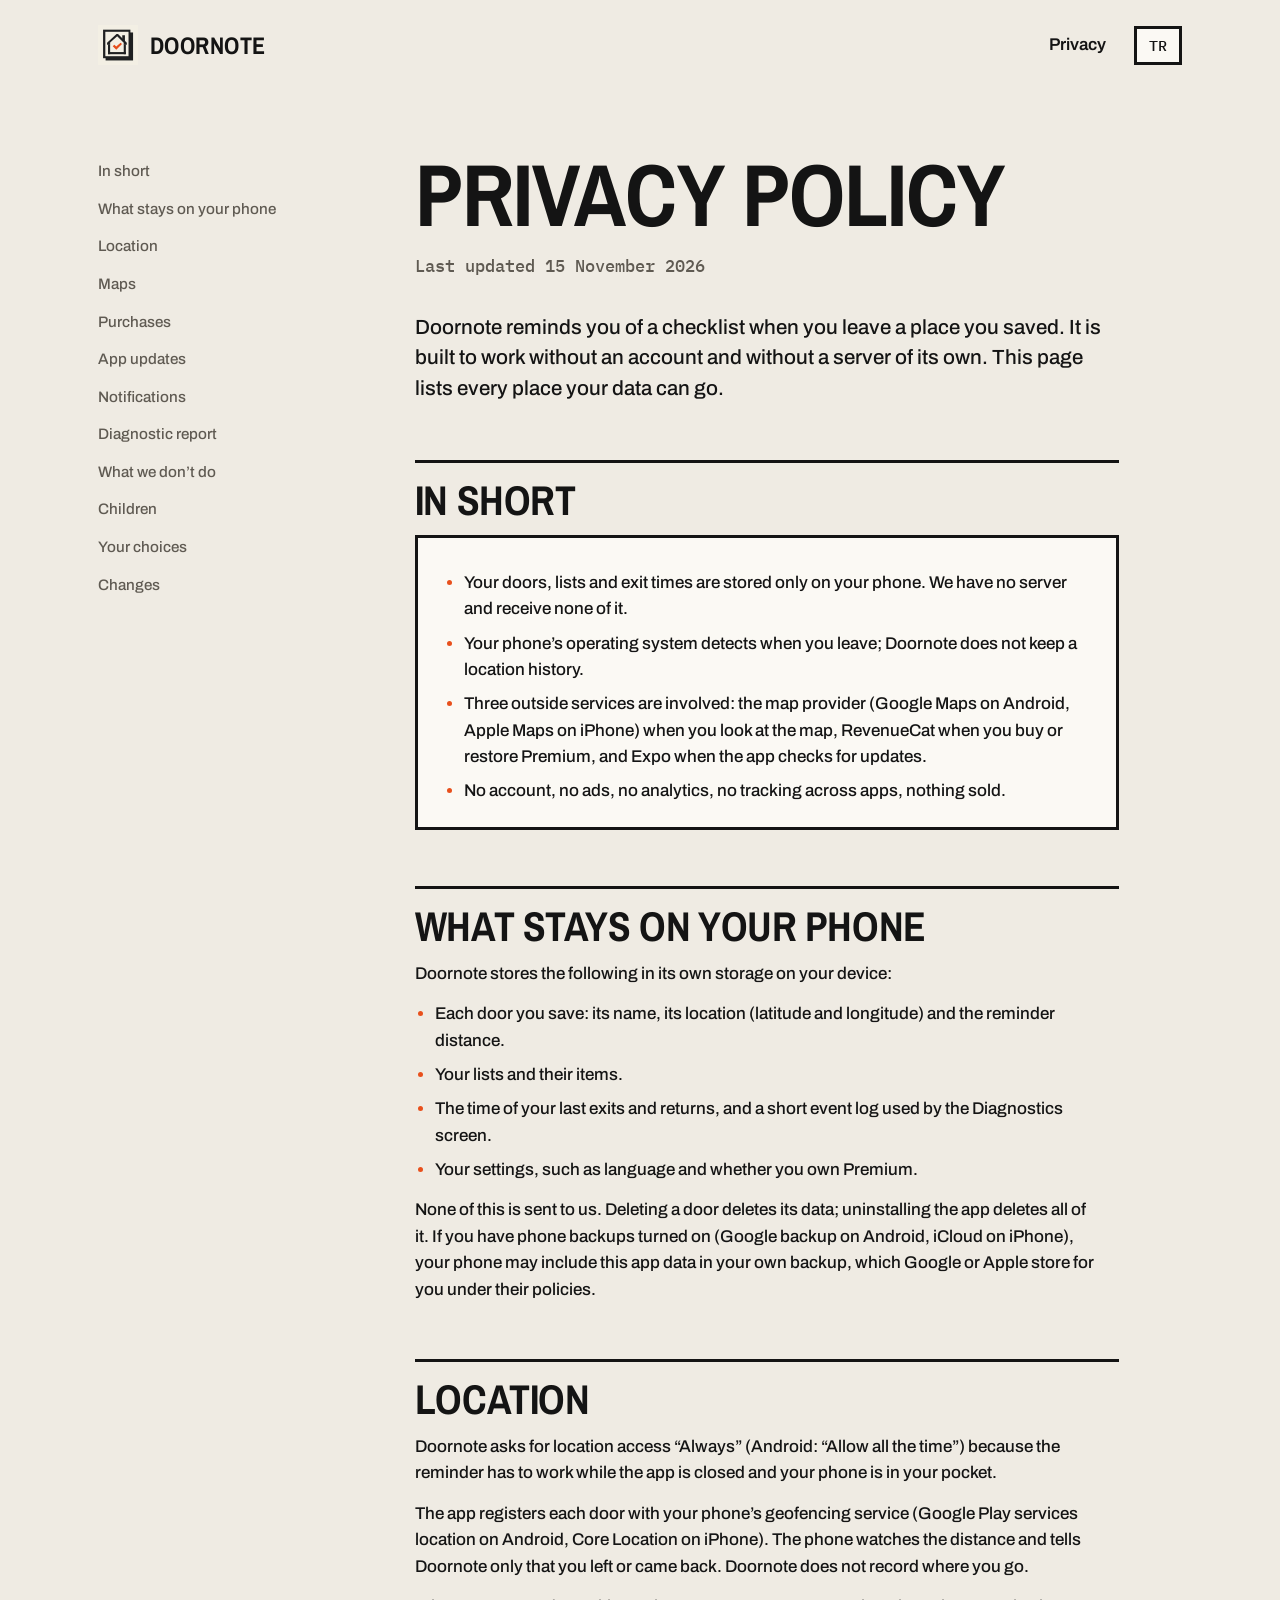
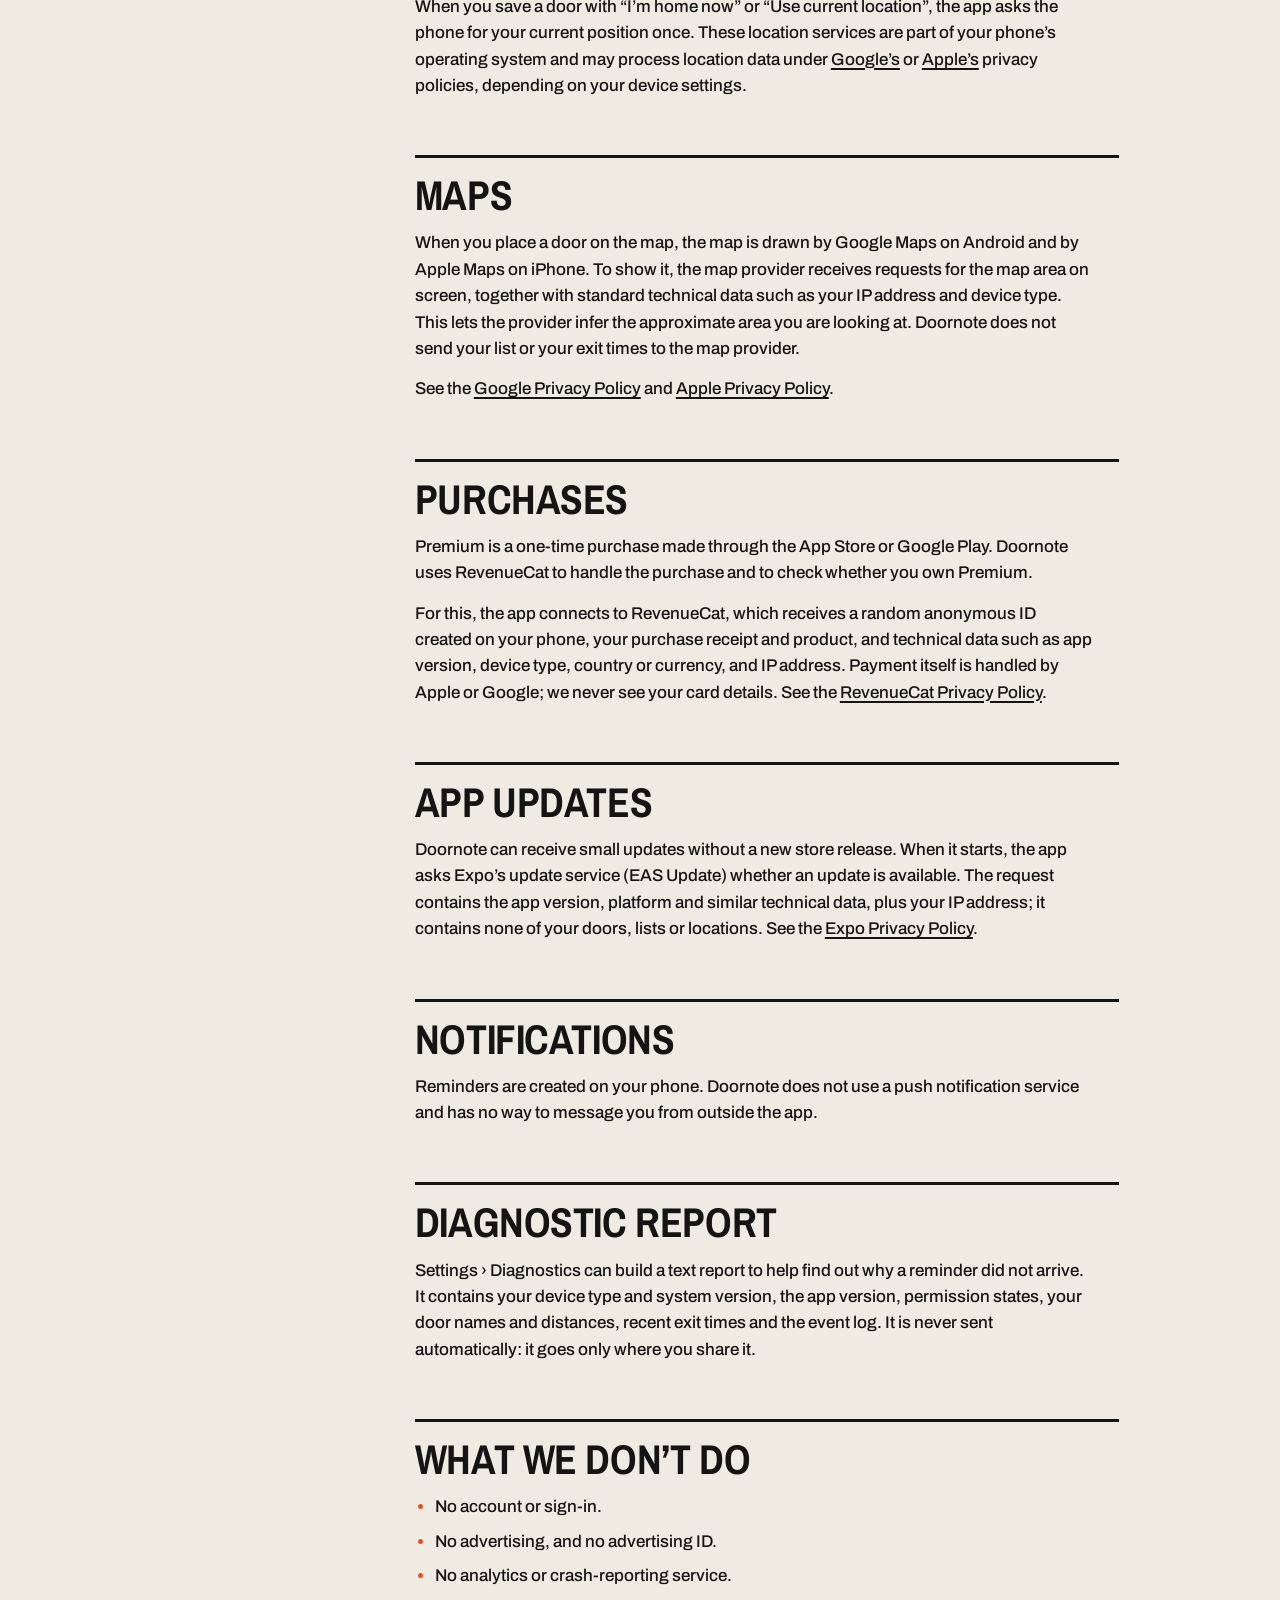
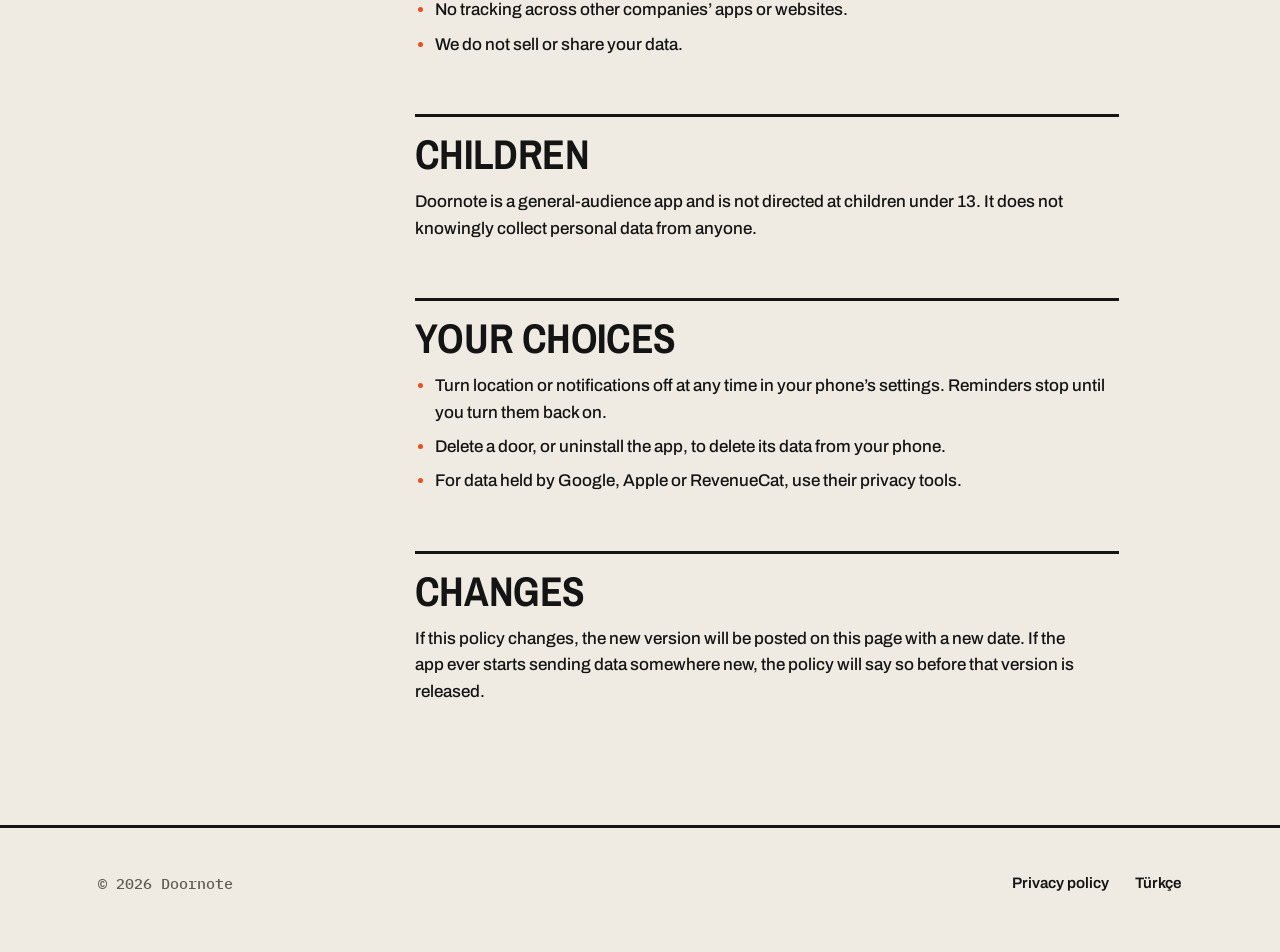
==== privacy/index.html @ 6b77297e "Doornote site: landing page and privacy policy (EN, TR) Built from website/ in the app repo with nod" ====
<!doctype html>
<html lang="en">
<head>
<meta charset="utf-8">
<meta name="viewport" content="width=device-width, initial-scale=1">
<title>Privacy policy · Doornote</title>
<meta name="description" content="What Doornote keeps on your phone, and what the map, purchase and update services it uses can see.">
<meta name="theme-color" content="#efebe3">
<meta property="og:type" content="website">
<meta property="og:title" content="Privacy policy · Doornote">
<meta property="og:description" content="What Doornote keeps on your phone, and what the map, purchase and update services it uses can see.">
<meta property="og:locale" content="en_US">
<link rel="canonical" href="https://alptugildiz.github.io/doornote-site/privacy/">
<link rel="alternate" hreflang="en" href="https://alptugildiz.github.io/doornote-site/privacy/">
<link rel="alternate" hreflang="tr" href="https://alptugildiz.github.io/doornote-site/tr/gizlilik/">
<link rel="alternate" hreflang="x-default" href="https://alptugildiz.github.io/doornote-site/privacy/">
<meta property="og:url" content="https://alptugildiz.github.io/doornote-site/privacy/">
<meta property="og:image" content="https://alptugildiz.github.io/doornote-site/assets/screens/en-home.webp">
<link rel="icon" href="../favicon.png">
<link rel="preload" href="../assets/fonts/ArchivoNarrow_700Bold.ttf" as="font" type="font/ttf" crossorigin>
<link rel="stylesheet" href="../assets/site.css">
</head>
<body>
<a class="skip" href="#main">Skip to content</a>
<header class="top">
<div class="wrap">
<a class="brand" href="../" aria-label="Doornote">
<img src="../assets/logo.svg" alt="" width="40" height="40"><span>Doornote</span>
</a>
<nav aria-label="Main">

<a href="../privacy/">Privacy</a>
<a class="lang" href="../tr/gizlilik/" hreflang="tr" lang="tr" data-lang="tr" aria-label="Türkçe">TR</a>
</nav>
</div>
</header>
<main id="main" class="doc">
<div class="wrap">
<nav class="doc__toc" aria-label="Privacy policy">
<a href="#summary">In short</a>
<a href="#phone">What stays on your phone</a>
<a href="#location">Location</a>
<a href="#maps">Maps</a>
<a href="#purchases">Purchases</a>
<a href="#updates">App updates</a>
<a href="#notifications">Notifications</a>
<a href="#report">Diagnostic report</a>
<a href="#never">What we don’t do</a>
<a href="#children">Children</a>
<a href="#choices">Your choices</a>
<a href="#changes">Changes</a>
</nav>
<article>
<div class="doc__head">
<h1>Privacy policy</h1>
<p class="mono muted">Last updated 15 November 2026</p>
<p class="lede">Doornote reminds you of a checklist when you leave a place you saved. It is built to work without an account and without a server of its own. This page lists every place your data can go.</p>
</div>
<section id="summary" aria-labelledby="summary-h"><h2 id="summary-h">In short</h2><div class="summary"><ul>
<li>Your doors, lists and exit times are stored only on your phone. We have no server and receive none of it.</li>
<li>Your phone’s operating system detects when you leave; Doornote does not keep a location history.</li>
<li>Three outside services are involved: the map provider (Google Maps on Android, Apple Maps on iPhone) when you look at the map, RevenueCat when you buy or restore Premium, and Expo when the app checks for updates.</li>
<li>No account, no ads, no analytics, no tracking across apps, nothing sold.</li>
</ul></div></section>
<section id="phone" aria-labelledby="phone-h"><h2 id="phone-h">What stays on your phone</h2><p>Doornote stores the following in its own storage on your device:</p>
<ul>
<li>Each door you save: its name, its location (latitude and longitude) and the reminder distance.</li>
<li>Your lists and their items.</li>
<li>The time of your last exits and returns, and a short event log used by the Diagnostics screen.</li>
<li>Your settings, such as language and whether you own Premium.</li>
</ul>
<p>None of this is sent to us. Deleting a door deletes its data; uninstalling the app deletes all of it. If you have phone backups turned on (Google backup on Android, iCloud on iPhone), your phone may include this app data in your own backup, which Google or Apple store for you under their policies.</p></section>
<section id="location" aria-labelledby="location-h"><h2 id="location-h">Location</h2><p>Doornote asks for location access “Always” (Android: “Allow all the time”) because the reminder has to work while the app is closed and your phone is in your pocket.</p>
<p>The app registers each door with your phone’s geofencing service (Google Play services location on Android, Core Location on iPhone). The phone watches the distance and tells Doornote only that you left or came back. Doornote does not record where you go.</p>
<p>When you save a door with “I’m home now” or “Use current location”, the app asks the phone for your current position once. These location services are part of your phone’s operating system and may process location data under <a href="https://policies.google.com/privacy" rel="noopener">Google’s</a> or <a href="https://www.apple.com/legal/privacy/" rel="noopener">Apple’s</a> privacy policies, depending on your device settings.</p></section>
<section id="maps" aria-labelledby="maps-h"><h2 id="maps-h">Maps</h2><p>When you place a door on the map, the map is drawn by Google Maps on Android and by Apple Maps on iPhone. To show it, the map provider receives requests for the map area on screen, together with standard technical data such as your IP address and device type. This lets the provider infer the approximate area you are looking at. Doornote does not send your list or your exit times to the map provider.</p>
<p>See the <a href="https://policies.google.com/privacy" rel="noopener">Google Privacy Policy</a> and <a href="https://www.apple.com/legal/privacy/" rel="noopener">Apple Privacy Policy</a>.</p></section>
<section id="purchases" aria-labelledby="purchases-h"><h2 id="purchases-h">Purchases</h2><p>Premium is a one-time purchase made through the App Store or Google Play. Doornote uses RevenueCat to handle the purchase and to check whether you own Premium.</p>
<p>For this, the app connects to RevenueCat, which receives a random anonymous ID created on your phone, your purchase receipt and product, and technical data such as app version, device type, country or currency, and IP address. Payment itself is handled by Apple or Google; we never see your card details. See the <a href="https://www.revenuecat.com/privacy" rel="noopener">RevenueCat Privacy Policy</a>.</p></section>
<section id="updates" aria-labelledby="updates-h"><h2 id="updates-h">App updates</h2><p>Doornote can receive small updates without a new store release. When it starts, the app asks Expo’s update service (EAS Update) whether an update is available. The request contains the app version, platform and similar technical data, plus your IP address; it contains none of your doors, lists or locations. See the <a href="https://expo.dev/privacy" rel="noopener">Expo Privacy Policy</a>.</p></section>
<section id="notifications" aria-labelledby="notifications-h"><h2 id="notifications-h">Notifications</h2><p>Reminders are created on your phone. Doornote does not use a push notification service and has no way to message you from outside the app.</p></section>
<section id="report" aria-labelledby="report-h"><h2 id="report-h">Diagnostic report</h2><p>Settings › Diagnostics can build a text report to help find out why a reminder did not arrive. It contains your device type and system version, the app version, permission states, your door names and distances, recent exit times and the event log. It is never sent automatically: it goes only where you share it.</p></section>
<section id="never" aria-labelledby="never-h"><h2 id="never-h">What we don’t do</h2><ul>
<li>No account or sign-in.</li>
<li>No advertising, and no advertising ID.</li>
<li>No analytics or crash-reporting service.</li>
<li>No tracking across other companies’ apps or websites.</li>
<li>We do not sell or share your data.</li>
</ul></section>
<section id="children" aria-labelledby="children-h"><h2 id="children-h">Children</h2><p>Doornote is a general-audience app and is not directed at children under 13. It does not knowingly collect personal data from anyone.</p></section>
<section id="choices" aria-labelledby="choices-h"><h2 id="choices-h">Your choices</h2><ul>
<li>Turn location or notifications off at any time in your phone’s settings. Reminders stop until you turn them back on.</li>
<li>Delete a door, or uninstall the app, to delete its data from your phone.</li>
<li>For data held by Google, Apple or RevenueCat, use their privacy tools.</li>
</ul></section>
<section id="changes" aria-labelledby="changes-h"><h2 id="changes-h">Changes</h2><p>If this policy changes, the new version will be posted on this page with a new date. If the app ever starts sending data somewhere new, the policy will say so before that version is released.</p></section>
</article>
</div>
</main>
<footer class="foot">
<div class="wrap">
<span class="mono muted">© 2026 Doornote</span>
<nav aria-label="Footer">
<a href="../privacy/">Privacy policy</a>

<a href="../tr/" lang="tr" data-lang="tr">Türkçe</a>
</nav>
</div>
</footer>
<script src="../assets/site.js" defer></script>
</body>
</html>
---- assets/site.css ----
/* Doornote site. Same world as the app: warm paper, ink frames, a hard ink block only under
   things you can press, orange = do / done, navy = state. */

@font-face { font-family: 'Archivo Narrow'; src: url('fonts/ArchivoNarrow_700Bold.ttf') format('truetype'); font-weight: 700; font-display: swap; }
@font-face { font-family: 'Archivo'; src: url('fonts/Archivo_500Medium.ttf') format('truetype'); font-weight: 500; font-display: swap; }
@font-face { font-family: 'Archivo'; src: url('fonts/Archivo_600SemiBold.ttf') format('truetype'); font-weight: 600; font-display: swap; }
@font-face { font-family: 'Plex Mono'; src: url('fonts/IBMPlexMono_500Medium.ttf') format('truetype'); font-weight: 500; font-display: swap; }

:root {
  --ground: #efebe3;
  --card: #fbf9f4;
  --ink: #141414;
  --ink-muted: #5f5a52;
  --rule: #d3cdc1;
  --accent: #e8501c;
  --navy: #1b2a45;
  --on-navy: #fbf9f4;
  --on-navy-muted: #b9c1d0;
  --frame: 3px;
  --block: 6px;
  --gutter: clamp(16px, 4vw, 48px);
  --max: 1180px;
  --display: 'Archivo Narrow', 'Arial Narrow', sans-serif;
  --body: 'Archivo', system-ui, sans-serif;
  --mono: 'Plex Mono', ui-monospace, monospace;
  --ease: cubic-bezier(0.16, 1, 0.3, 1);
  color-scheme: light;
}

*, *::before, *::after { box-sizing: border-box; }
html { -webkit-text-size-adjust: 100%; scroll-padding-top: 24px; }
body {
  margin: 0;
  background: var(--ground);
  color: var(--ink);
  font: 500 1.0625rem/1.55 var(--body);
  font-feature-settings: 'kern';
  -webkit-font-smoothing: antialiased;
  overflow-x: clip;
}
img { display: block; max-width: 100%; height: auto; }
a { color: inherit; text-underline-offset: 0.18em; text-decoration-thickness: 2px; }
::selection { background: var(--accent); color: var(--ink); }
:focus-visible { outline: 3px solid var(--accent); outline-offset: 3px; }
html { scrollbar-color: var(--ink) var(--ground); }

.wrap { width: 100%; max-width: var(--max); margin: 0 auto; padding: 0 var(--gutter); }
.skip { position: absolute; left: -9999px; }
.skip:focus { left: 16px; top: 16px; z-index: 10; background: var(--card); border: var(--frame) solid var(--ink); padding: 8px 12px; }

/* Type ----------------------------------------------------------------------------------- */
.display, h1, h2 {
  font-family: var(--display);
  font-weight: 700;
  text-transform: uppercase;
  letter-spacing: -0.01em;
  line-height: 0.92;
  margin: 0;
  text-wrap: balance;
}
h1 { font-size: clamp(3.4rem, 9.5vw, 7.25rem); }
h2 { font-size: clamp(2.5rem, 6vw, 4.75rem); }
h3 { font: 600 1.25rem/1.3 var(--body); margin: 0; }
p { margin: 0; }
.lede { font-size: clamp(1.125rem, 1.6vw, 1.3rem); line-height: 1.5; max-width: 34em; }
.mono { font-family: var(--mono); }
.label {
  font: 600 0.78rem/1.2 var(--body);
  letter-spacing: 0.14em;
  text-transform: uppercase;
}
.muted { color: var(--ink-muted); }

/* Header --------------------------------------------------------------------------------- */
.top { padding: 22px 0; }
.top .wrap { display: flex; align-items: center; justify-content: space-between; gap: 16px; }
.brand { display: flex; align-items: center; gap: 12px; text-decoration: none; }
.brand img { width: 40px; height: 40px; }
.brand span { font: 700 1.5rem/1 var(--display); letter-spacing: 0.02em; text-transform: uppercase; }
.top nav { display: flex; align-items: center; gap: clamp(12px, 3vw, 28px); font-weight: 600; }
.top nav a { text-decoration: none; padding: 10px 0; }
.top nav a:hover { text-decoration: underline; }
.lang {
  font: 500 0.95rem/1 var(--mono);
  border: var(--frame) solid var(--ink);
  background: var(--card);
  padding: 9px 12px !important;
  text-decoration: none !important;
}
.lang:hover { background: var(--ink); color: var(--card); }

/* Pressables: the ink block underneath says "press me" ------------------------------------ */
.press {
  position: relative;
  display: inline-flex;
  align-items: center;
  gap: 14px;
  min-height: 64px;
  padding: 10px 22px 10px 18px;
  border: var(--frame) solid var(--ink);
  background: var(--card);
  color: var(--ink);
  text-decoration: none;
  box-shadow: var(--block) var(--block) 0 var(--ink);
  transition: transform 0.12s var(--ease), box-shadow 0.12s var(--ease), background-color 0.2s;
}
.press:hover { background: #fff; }
.press:active { transform: translate(var(--block), var(--block)); box-shadow: 0 0 0 var(--ink); }
.press--accent { background: var(--accent); }
.press--accent:hover { background: #f05d2a; }
.press svg { width: 26px; height: 26px; flex: none; }
.press small { display: block; font: 500 0.78rem/1.2 var(--body); }
.press strong { display: block; font: 700 1.45rem/1.05 var(--display); text-transform: uppercase; letter-spacing: 0.02em; }

.stores { display: flex; flex-wrap: wrap; gap: 18px 20px; }

/* Phone ---------------------------------------------------------------------------------- */
.phone {
  position: relative;
  width: min(100%, 340px);
  aspect-ratio: 9 / 19.6;
  border: var(--frame) solid var(--ink);
  border-radius: 38px;
  background: var(--ink);
  padding: 9px;
  box-shadow: 10px 10px 0 var(--ink);
}
.phone__screen {
  position: relative;
  height: 100%;
  border-radius: 29px;
  overflow: hidden;
  background: var(--ground);
}
.phone__screen img {
  position: absolute;
  inset: 0;
  width: 100%;
  height: 100%;
  object-fit: cover;
  object-position: top;
}

/* Hero ----------------------------------------------------------------------------------- */
.hero { padding: clamp(28px, 6vw, 72px) 0 clamp(56px, 8vw, 104px); }
.hero .wrap { display: grid; grid-template-columns: minmax(0, 1.25fr) minmax(0, 0.75fr); gap: clamp(32px, 6vw, 88px); align-items: center; }
.hero__copy { display: grid; gap: 30px; }
.hero__note { font: 500 0.95rem/1.4 var(--mono); color: var(--ink-muted); }
.hero__phone { width: 100%; display: flex; justify-content: center; }
.hero h1 em { font-style: normal; color: var(--accent); }

/* Walk (scroll story) -------------------------------------------------------------------- */
.walk { position: relative; height: 380vh; border-top: var(--frame) solid var(--ink); }
.walk__stage {
  position: sticky;
  top: 0;
  height: 100vh;
  height: 100svh;
  display: grid;
  align-items: center;
  overflow: hidden;
}
.walk__grid {
  display: grid;
  grid-template-columns: minmax(0, 1fr) auto;
  gap: clamp(28px, 6vw, 96px);
  align-items: center;
}
.walk__copy { display: grid; gap: 28px; align-content: center; }
.meter { display: grid; gap: 14px; max-width: 520px; }
.meter__read { font: 500 clamp(4rem, 11vw, 8.5rem)/0.9 var(--mono); letter-spacing: -0.04em; font-variant-numeric: tabular-nums; color: var(--navy); }
.meter__read span { font-size: 0.4em; letter-spacing: 0; margin-left: 0.1em; }
.rail { position: relative; height: 14px; border: var(--frame) solid var(--ink); background: var(--card); }
.rail__fill { position: absolute; inset: 0 auto 0 0; width: 0%; background: var(--navy); }
.rail__door { position: absolute; right: -3px; top: -14px; bottom: -14px; width: 3px; background: var(--accent); }
.rail__ticks { display: flex; justify-content: space-between; font: 500 0.85rem/1 var(--mono); color: var(--ink-muted); }
.steps { position: relative; min-height: 7.5em; max-width: 30em; list-style: none; margin: 0; padding: 0; }
.step {
  position: absolute;
  inset: 0 auto auto 0;
  opacity: 0;
  transform: translateY(14px);
  transition: opacity 0.45s var(--ease), transform 0.45s var(--ease);
}
.step h3 { font: 700 clamp(1.6rem, 2.6vw, 2.1rem)/1.05 var(--display); text-transform: uppercase; margin-bottom: 8px; }
.step p { font-size: 1.1rem; }
.walk[data-step='0'] .step[data-n='0'],
.walk[data-step='1'] .step[data-n='1'],
.walk[data-step='2'] .step[data-n='2'],
.walk[data-step='3'] .step[data-n='3'] { opacity: 1; transform: none; }

.walk .phone { width: min(78vw, 330px); }
.walk .phone__screen img { opacity: 0; transition: opacity 0.4s var(--ease); }
.walk[data-step='0'] [data-screen='home'],
.walk[data-step='1'] [data-screen='home'],
.walk[data-step='2'] [data-screen='check'],
.walk[data-step='3'] [data-screen='done'] { opacity: 1; }

.notif {
  position: absolute;
  left: 10px;
  right: 10px;
  top: 34px;
  z-index: 2;
  display: grid;
  grid-template-columns: 34px 1fr;
  gap: 4px 10px;
  padding: 12px 14px 14px;
  background: #e9e7ee;
  border-radius: 22px;
  font-family: Roboto, system-ui, sans-serif;
  color: #1b1b1f;
  box-shadow: 0 10px 30px rgb(20 20 20 / 0.28);
  transform: translateY(-140%);
  opacity: 0;
  transition: transform 0.6s var(--ease), opacity 0.3s;
}
.walk[data-step='1'] .notif { transform: none; opacity: 1; }
.notif__icon { grid-row: span 3; width: 34px; height: 34px; border-radius: 50%; background: var(--accent); display: grid; place-items: center; }
.notif__icon svg { width: 20px; height: 20px; }
.notif__app { font-size: 0.75rem; color: #5b5a63; }
.notif__title { font-size: 0.98rem; font-weight: 600; line-height: 1.2; }
.notif__body { font-size: 0.86rem; line-height: 1.3; color: #46454d; }

/* Setup ---------------------------------------------------------------------------------- */
.section { padding: clamp(72px, 10vw, 136px) 0; border-top: var(--frame) solid var(--ink); }
.setup .wrap { display: grid; grid-template-columns: minmax(0, 0.9fr) minmax(0, 1.1fr); gap: clamp(32px, 6vw, 88px); align-items: start; }
.setup__intro { display: grid; gap: 22px; position: sticky; top: 40px; }
.card { border: var(--frame) solid var(--ink); background: var(--card); }
.card__band { padding: 14px 22px; border-bottom: var(--frame) solid var(--ink); display: flex; justify-content: space-between; gap: 12px; }
.card__line { display: grid; grid-template-columns: 3.2em 1fr; gap: 6px; padding: 22px 22px 24px; border-bottom: 1px solid var(--rule); }
.card__line:last-child { border-bottom: 0; }
.card__line .mono { color: var(--ink-muted); padding-top: 3px; }
.card__line h3 { margin-bottom: 4px; }
.card__line p { color: var(--ink-muted); }

/* Promise (navy drench) ------------------------------------------------------------------ */
.promise { background: var(--navy); color: var(--on-navy); border-top: var(--frame) solid var(--ink); padding: clamp(80px, 11vw, 150px) 0; }
.promise .wrap { display: grid; gap: clamp(40px, 6vw, 72px); }
.promise h2 { max-width: 11em; }
.promise__list { display: grid; grid-template-columns: repeat(3, minmax(0, 1fr)); border-top: 2px solid var(--on-navy); }
.promise__item { padding: 26px 28px 8px 0; display: grid; gap: 10px; align-content: start; }
.promise__item + .promise__item { padding-left: 28px; border-left: 2px solid rgb(251 249 244 / 0.25); }
.promise__item h3 { font: 700 1.6rem/1.05 var(--display); text-transform: uppercase; letter-spacing: 0.01em; }
.promise__item p { color: var(--on-navy-muted); }
.promise a.more { justify-self: start; font-weight: 600; color: var(--on-navy); }
.promise a.more:hover { color: #fff; }

/* Plans ---------------------------------------------------------------------------------- */
.plans .wrap { display: grid; gap: 44px; }
.plans__grid { display: grid; grid-template-columns: repeat(2, minmax(0, 1fr)); gap: 28px; align-items: stretch; }
.plan { display: grid; grid-template-rows: auto 1fr; }
.plan__head { padding: 22px 24px; border-bottom: var(--frame) solid var(--ink); display: grid; gap: 6px; }
.plan__name { font: 700 2.4rem/0.95 var(--display); text-transform: uppercase; }
.plan--premium .plan__head { background: var(--ink); color: var(--card); }
.plan--premium .plan__head .muted { color: #c9c3b8; }
.plan ul { list-style: none; margin: 0; padding: 6px 24px 14px; }
.plan li { display: grid; grid-template-columns: 26px 1fr; gap: 10px; padding: 14px 0; border-bottom: 1px solid var(--rule); }
.plan li:last-child { border-bottom: 0; }
.plan li svg { width: 22px; height: 22px; margin-top: 2px; }

/* FAQ ------------------------------------------------------------------------------------ */
.faq .wrap { display: grid; grid-template-columns: minmax(0, 0.8fr) minmax(0, 1.2fr); gap: clamp(32px, 6vw, 88px); align-items: start; }
.faq details { border-bottom: 1px solid var(--rule); }
.faq details:first-child { border-top: var(--frame) solid var(--ink); }
.faq summary {
  list-style: none;
  cursor: pointer;
  display: flex;
  justify-content: space-between;
  gap: 18px;
  padding: 22px 0;
  font: 600 1.2rem/1.3 var(--body);
}
.faq summary::-webkit-details-marker { display: none; }
.faq summary::after { content: '+'; font: 500 1.5rem/1 var(--mono); color: var(--accent); transition: transform 0.25s var(--ease); }
.faq details[open] summary::after { transform: rotate(45deg); }
.faq details p { padding: 0 0 24px; max-width: 38em; color: var(--ink-muted); }

/* Download band -------------------------------------------------------------------------- */
.get { background: var(--accent); border-top: var(--frame) solid var(--ink); padding: clamp(64px, 9vw, 120px) 0; }
.get .wrap { display: grid; grid-template-columns: minmax(0, 1fr) auto; gap: 40px; align-items: end; }
.get .press { background: var(--card); }

/* Footer --------------------------------------------------------------------------------- */
.foot { border-top: var(--frame) solid var(--ink); padding: 36px 0 48px; font-size: 0.95rem; }
.foot .wrap { display: flex; flex-wrap: wrap; justify-content: space-between; gap: 18px 32px; align-items: center; }
.foot nav { display: flex; flex-wrap: wrap; gap: 8px 26px; }
.foot a { font-weight: 600; text-decoration: none; padding: 8px 0; }
.foot a:hover { text-decoration: underline; }

/* Policy (Read mode) --------------------------------------------------------------------- */
.doc { padding: clamp(28px, 6vw, 64px) 0 clamp(72px, 10vw, 120px); }
.doc .wrap { display: grid; grid-template-columns: minmax(0, 15rem) minmax(0, 44rem); gap: clamp(28px, 6vw, 80px); align-items: start; }
.doc h1 { font-size: clamp(3rem, 8vw, 5.5rem); }
.doc__head { display: grid; gap: 18px; margin-bottom: 40px; }
.doc__toc { position: sticky; top: 32px; display: grid; gap: 2px; font-size: 0.95rem; }
.doc__toc a { text-decoration: none; padding: 6px 0; color: var(--ink-muted); }
.doc__toc a:hover { color: var(--ink); text-decoration: underline; }
.doc article { min-width: 0; }
.doc article h2 { font-size: clamp(1.9rem, 3.4vw, 2.6rem); margin: 56px 0 16px; padding-top: 18px; border-top: var(--frame) solid var(--ink); }
.doc article p, .doc article li { max-width: 68ch; }
.doc article p + p, .doc article ul + p { margin-top: 14px; }
.doc article ul { padding-left: 1.2em; margin: 14px 0 0; }
.doc article li + li { margin-top: 8px; }
.doc article li::marker { color: var(--accent); }
.doc .summary { background: var(--card); border: var(--frame) solid var(--ink); padding: 22px 26px; }
.doc .summary ul { margin-top: 10px; }
.doc dl { display: grid; grid-template-columns: max-content 1fr; gap: 10px 22px; margin: 16px 0 0; }
.doc dt { font-weight: 600; }
.doc dd { margin: 0; color: var(--ink-muted); }

/* Responsive ----------------------------------------------------------------------------- */
@media (max-width: 900px) {
  .hero .wrap, .setup .wrap, .faq .wrap, .doc .wrap { grid-template-columns: 1fr; }
  .hero__phone { justify-content: flex-start; }
  .setup__intro { position: static; }
  .promise__list { grid-template-columns: 1fr; border-top: 0; }
  .promise__item, .promise__item + .promise__item { padding: 22px 0; border-left: 0; border-top: 2px solid rgb(251 249 244 / 0.25); }
  .promise__item:first-child { border-top-color: var(--on-navy); }
  .plans__grid { grid-template-columns: 1fr; }
  .get .wrap { grid-template-columns: 1fr; align-items: start; }
  .doc__toc { display: none; }
}
@media (max-width: 760px) {
  .walk { height: 360vh; }
  .walk__grid { grid-template-columns: 1fr; gap: 16px; justify-items: center; }
  .walk__copy { order: 2; width: 100%; gap: 14px; }
  .walk .phone { width: auto; height: min(56svh, 500px); border-radius: 30px; padding: 7px; box-shadow: 7px 7px 0 var(--ink); }
  .walk .phone__screen { border-radius: 23px; }
  .walk h2 { display: none; }
  .meter { grid-template-columns: auto 1fr; align-items: center; gap: 8px 16px; max-width: none; }
  .meter__read { font-size: 3rem; grid-row: span 2; }
  .steps { min-height: 6.4em; }
  .step h3 { font-size: 1.35rem; margin-bottom: 4px; }
  .step p { font-size: 1rem; }
  .notif { left: 6px; right: 6px; top: 24px; padding: 9px 10px 10px; grid-template-columns: 26px 1fr; border-radius: 16px; }
  .notif__icon { width: 26px; height: 26px; }
  .notif__icon svg { width: 15px; height: 15px; }
  .notif__title { font-size: 0.82rem; }
  .notif__body { font-size: 0.72rem; display: -webkit-box; -webkit-line-clamp: 2; -webkit-box-orient: vertical; overflow: hidden; }
  .notif__app { font-size: 0.66rem; }
}
@media (max-width: 520px) {
  .top nav .hide-sm { display: none; }
  .press { width: 100%; }
  .hero .phone { width: 78vw; }
  .doc dl { grid-template-columns: 1fr; gap: 2px; }
  .doc dd { margin-bottom: 10px; }
}

/* No scroll story without motion: show the whole walk as a still sequence. */
@media (prefers-reduced-motion: reduce) {
  *, *::before, *::after { transition: none !important; }
  .walk { height: auto; }
  .walk__stage { position: static; height: auto; padding: 72px 0; }
}
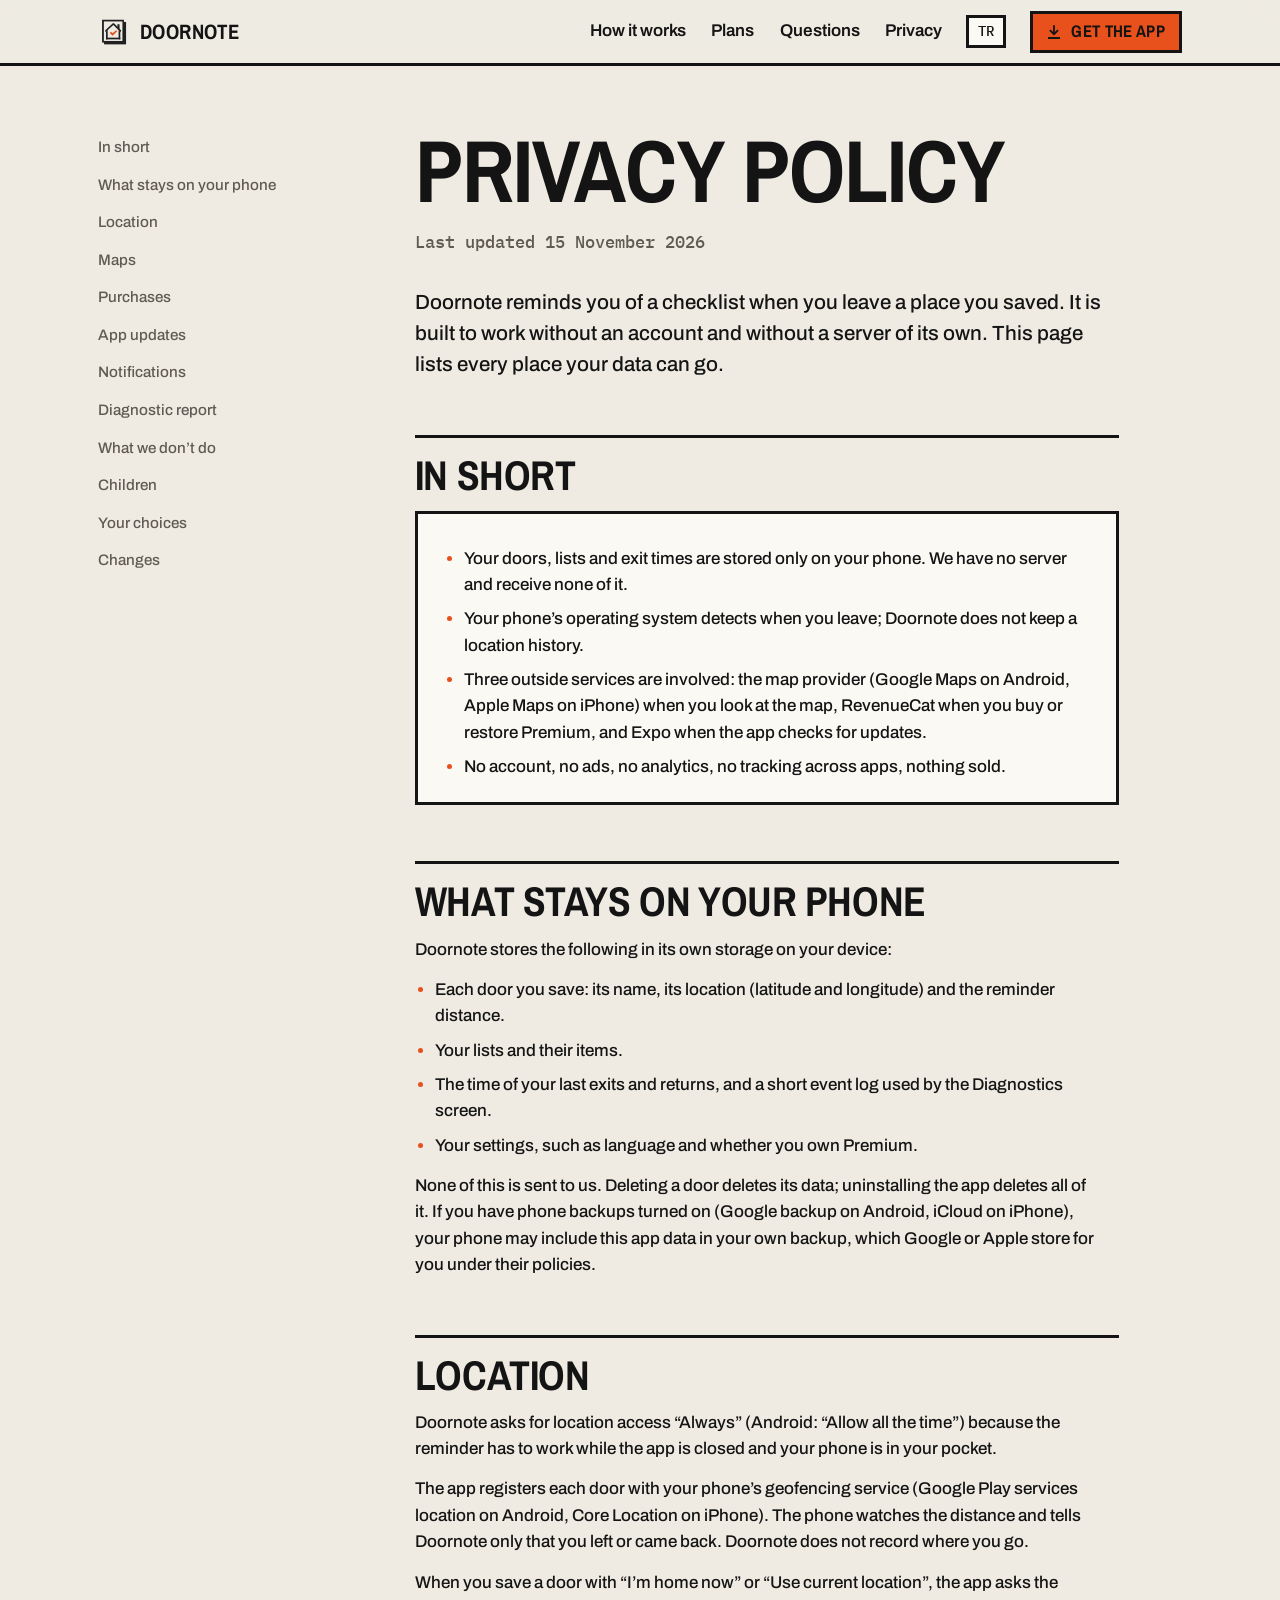
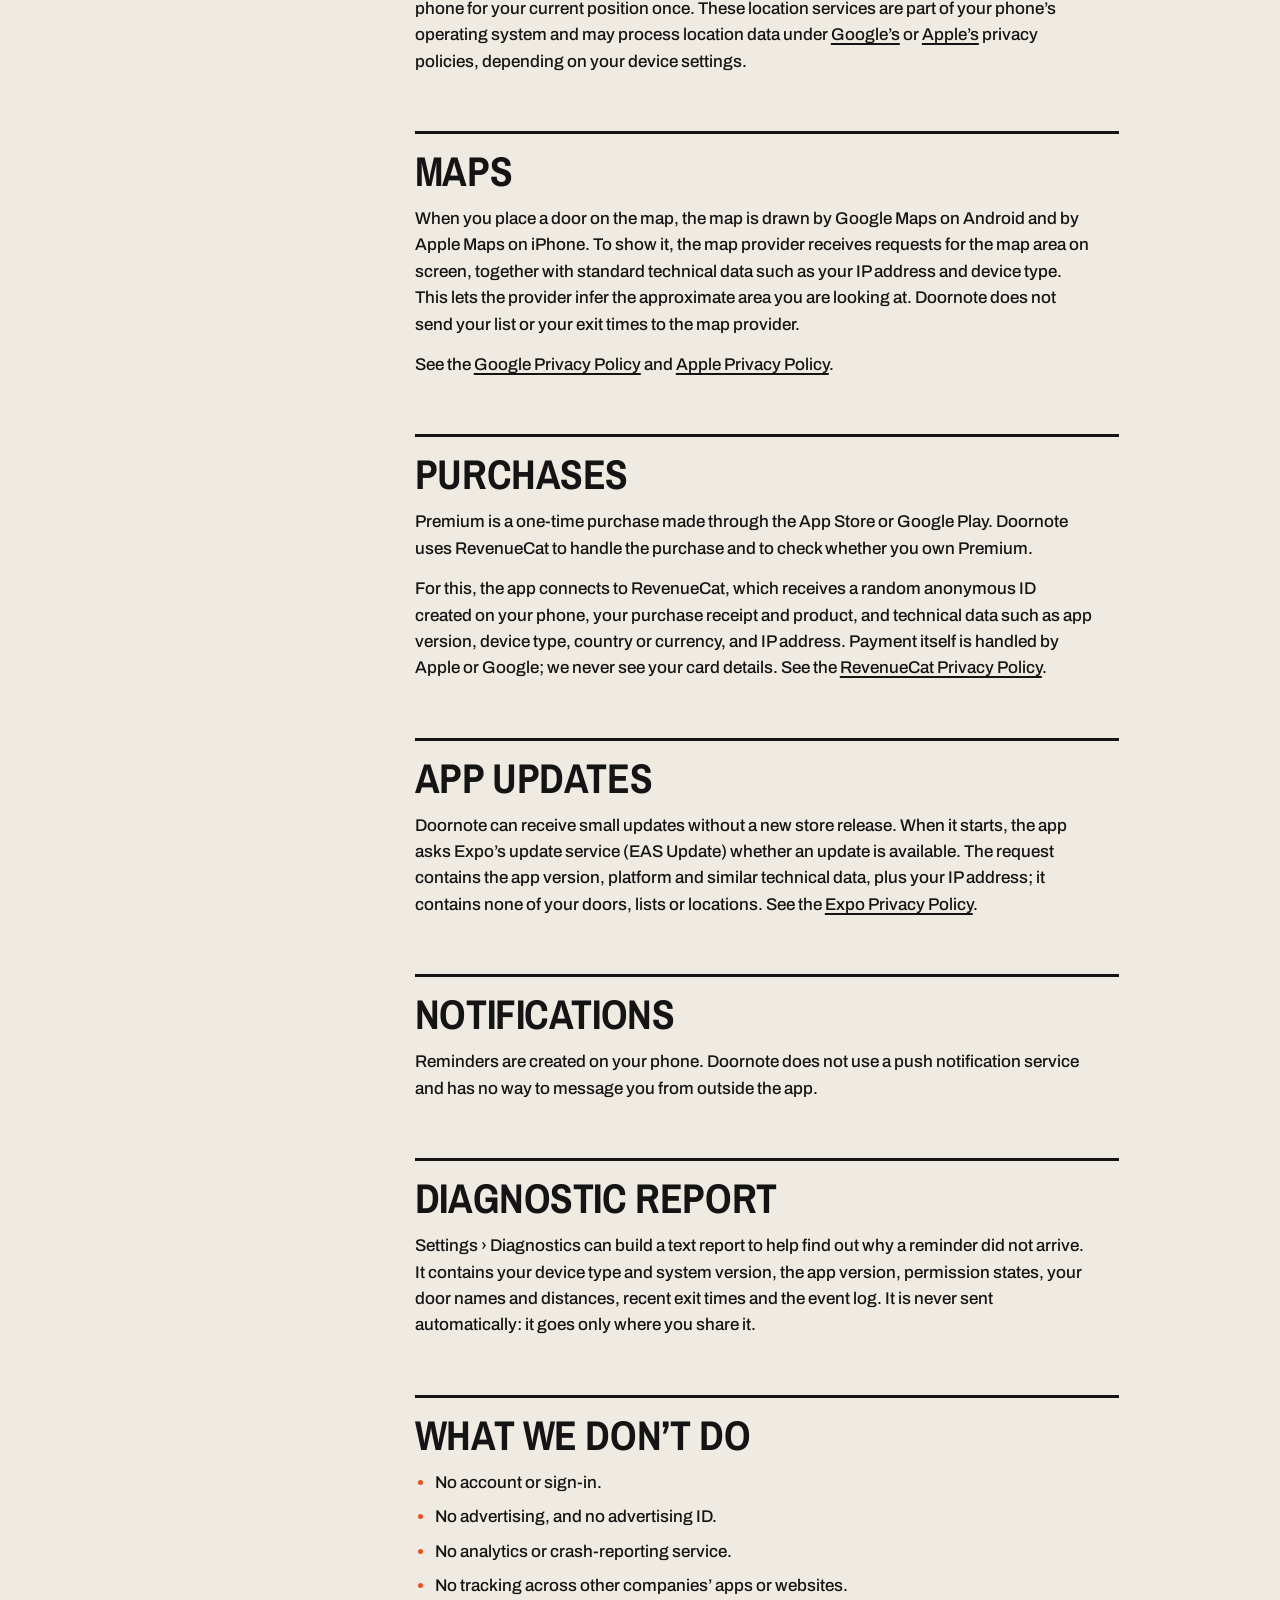
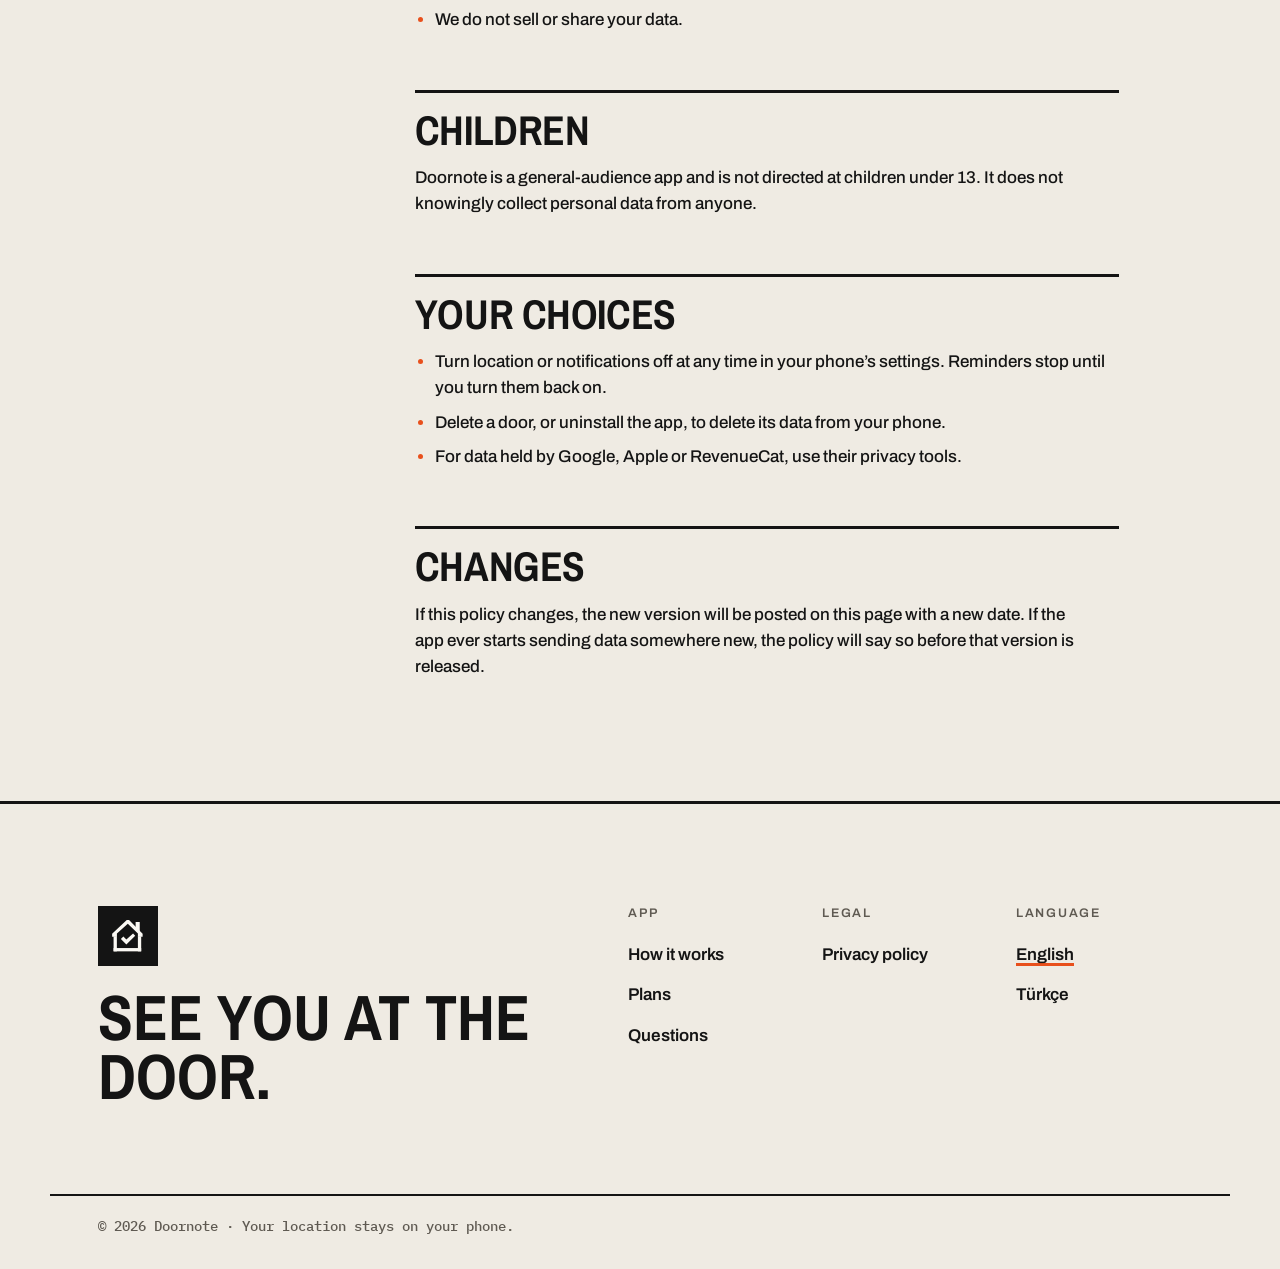
==== commit 465594b0: "Livelier site: hero walk, page route, new sections, sticky bar, footer Hero with the geofence walk a" ====
--- a/privacy/index.html
+++ b/privacy/index.html
@@ -22,18 +22,27 @@
 </head>
 <body>
 <a class="skip" href="#main">Skip to content</a>
-<header class="top">
+<header class="bar" data-bar>
 <div class="wrap">
-<a class="brand" href="../" aria-label="Doornote">
-<img src="../assets/logo.svg" alt="" width="40" height="40"><span>Doornote</span>
-</a>
-<nav aria-label="Main">
+<a class="brand" href="../" aria-label="Doornote"><img src="../assets/logo.svg" alt="" width="32" height="32"><span>Doornote</span></a>
 
-<a href="../privacy/">Privacy</a>
+<nav class="bar__nav" aria-label="Main"><a class="bar__link" href="../#how" data-nav="how">How it works</a><a class="bar__link" href="../#plans" data-nav="plans">Plans</a><a class="bar__link" href="../#faq" data-nav="faq">Questions</a><a class="bar__link" href="../privacy/" data-nav="privacy" aria-current="page">Privacy</a></nav>
 <a class="lang" href="../tr/gizlilik/" hreflang="tr" lang="tr" data-lang="tr" aria-label="Türkçe">TR</a>
-</nav>
+<a class="press press--accent press--sm" href="../#get"><svg viewBox="0 0 24 24" fill="none" stroke="currentColor" stroke-width="2.4" aria-hidden="true"><path d="M12 3v12M6.5 9.5 12 15l5.5-5.5M4 20h16"/></svg><strong class="bar__get-long">Get the app</strong><strong class="bar__get-short">Get</strong></a>
+<button class="menu-btn" type="button" data-menu-open aria-controls="menu" aria-expanded="false" aria-label="Menu"><span></span></button>
 </div>
 </header>
+<div class="menu" id="menu" role="dialog" aria-modal="true" aria-label="Menu" inert>
+<div class="menu__head"><a class="brand" href="../" aria-label="Doornote"><img src="../assets/logo.svg" alt="" width="40" height="40"><span>Doornote</span></a><button class="menu-btn menu-btn--x" type="button" data-menu-close aria-label="Close"><span></span></button></div>
+<nav class="menu__links" aria-label="Main">
+<a href="../#how" style="--i:0"><span>01</span>How it works</a><a href="../#plans" style="--i:1"><span>02</span>Plans</a><a href="../#faq" style="--i:2"><span>03</span>Questions</a><a href="../privacy/" style="--i:3"><span>04</span>Privacy</a>
+<a href="../tr/gizlilik/" hreflang="tr" lang="tr" data-lang="tr" style="--i:4"><span>TR</span>Türkçe</a>
+</nav>
+<div class="stores">
+<a class="press press--accent" href="https://apps.apple.com/app/doornote/id0000000000" rel="noopener"><svg viewBox="0 0 24 24" fill="none" stroke="currentColor" stroke-width="2.4" aria-hidden="true"><path d="M12 3v12M6.5 9.5 12 15l5.5-5.5M4 20h16"/></svg><span><small>Download on the</small><strong>App Store</strong></span></a>
+<a class="press" href="https://play.google.com/store/apps/details?id=com.alpldz.doornote" rel="noopener"><svg viewBox="0 0 24 24" fill="none" stroke="currentColor" stroke-width="2.4" aria-hidden="true"><path d="M12 3v12M6.5 9.5 12 15l5.5-5.5M4 20h16"/></svg><span><small>Get it on</small><strong>Google Play</strong></span></a>
+</div>
+</div>
 <main id="main" class="doc">
 <div class="wrap">
 <nav class="doc__toc" aria-label="Privacy policy">
@@ -98,14 +107,15 @@
 </div>
 </main>
 <footer class="foot">
-<div class="wrap">
-<span class="mono muted">© 2026 Doornote</span>
-<nav aria-label="Footer">
-<a href="../privacy/">Privacy policy</a>
-
-<a href="../tr/" lang="tr" data-lang="tr">Türkçe</a>
-</nav>
+<div class="wrap foot__top">
+<div class="foot__bye"><span class="foot__door" aria-hidden="true"><svg viewBox="160 140 160 165" aria-hidden="true"><g fill="#fbf9f4"><polygon points="277,155 297,155 297,206 277,187"/><polygon points="163,226 163,211 234,145 245,145 311,211 311,226 288,226 288,210.5 239,162.5 186.3,210 186,226"/><rect x="170" y="224" width="16" height="73"/><rect x="288" y="224" width="16" height="73"/><rect x="170" y="281" width="134" height="16"/><polygon points="217.5,225.5 232,240 264.5,210.5 275,221 232,264 205.5,237.5"/></g></svg></span><p class="foot__line">See you at the door.</p></div>
+<div class="foot__cols">
+<div><p class="label">App</p><a href="../#how">How it works</a><a href="../#plans">Plans</a><a href="../#faq">Questions</a></div>
+<div><p class="label">Legal</p><a href="../privacy/">Privacy policy</a></div>
+<div><p class="label">Language</p><a href="../privacy/" hreflang="en" lang="en" data-lang="en" aria-current="true">English</a><a href="../tr/gizlilik/" hreflang="tr" lang="tr" data-lang="tr">Türkçe</a></div>
 </div>
+</div>
+<div class="wrap foot__base"><span class="mono">© 2026 Doornote · Your location stays on your phone.</span></div>
 </footer>
 <script src="../assets/site.js" defer></script>
 </body>
--- a/assets/site.css
+++ b/assets/site.css
@@ -20,6 +20,8 @@
   --block: 6px;
   --gutter: clamp(16px, 4vw, 48px);
   --max: 1180px;
+  --top-h: 66px;
+  --route-x: max(calc(var(--gutter) / 2 + 2px), calc((100vw - var(--max)) / 2 + var(--gutter) - 34px));
   --display: 'Archivo Narrow', 'Arial Narrow', sans-serif;
   --body: 'Archivo', system-ui, sans-serif;
   --mono: 'Plex Mono', ui-monospace, monospace;
@@ -28,7 +30,7 @@
 }
 
 *, *::before, *::after { box-sizing: border-box; }
-html { -webkit-text-size-adjust: 100%; scroll-padding-top: 24px; }
+html { -webkit-text-size-adjust: 100%; scroll-padding-top: calc(var(--top-h) + 12px); }
 body {
   margin: 0;
   background: var(--ground);
@@ -72,14 +74,46 @@
 .muted { color: var(--ink-muted); }
 
 /* Header --------------------------------------------------------------------------------- */
-.top { padding: 22px 0; }
-.top .wrap { display: flex; align-items: center; justify-content: space-between; gap: 16px; }
 .brand { display: flex; align-items: center; gap: 12px; text-decoration: none; }
 .brand img { width: 40px; height: 40px; }
 .brand span { font: 700 1.5rem/1 var(--display); letter-spacing: 0.02em; text-transform: uppercase; }
-.top nav { display: flex; align-items: center; gap: clamp(12px, 3vw, 28px); font-weight: 600; }
-.top nav a { text-decoration: none; padding: 10px 0; }
-.top nav a:hover { text-decoration: underline; }
+
+/* The bar: appears once the hero is behind you, with a pedometer for the page. */
+.bar { position: sticky; top: 0; z-index: 40; height: var(--top-h); background: rgb(239 235 227 / 0.94); -webkit-backdrop-filter: blur(10px); backdrop-filter: blur(10px); border-bottom: var(--frame) solid var(--ink); }
+.bar .wrap { display: flex; align-items: center; gap: clamp(12px, 2vw, 24px); height: 100%; }
+.bar .brand { gap: 10px; }
+.bar .brand img { width: 32px; height: 32px; }
+.bar .brand span { font-size: 1.3rem; }
+.bar__m { font: 500 0.9rem/1 var(--mono); color: var(--ink-muted); border-left: 2px solid var(--rule); padding: 4px 0 4px 14px; white-space: nowrap; }
+.bar__m b { font-weight: 500; color: var(--navy); font-variant-numeric: tabular-nums; }
+.bar__nav { display: flex; gap: clamp(14px, 2vw, 26px); margin-left: auto; font-weight: 600; }
+.bar__link { text-decoration: none; padding: 8px 0 5px; border-bottom: 3px solid transparent; transition: border-color 0.25s; }
+.bar__link:hover { border-color: var(--rule); }
+.bar__link.is-here { border-color: var(--accent); }
+.bar .lang { padding: 7px 9px !important; font-size: 0.85rem; }
+.bar .press--sm { width: auto; min-height: 42px; padding: 6px 14px 6px 12px; gap: 8px; }
+.bar .press--sm svg { width: 18px; height: 18px; }
+.bar .press--sm strong { font-size: 1.05rem; }
+.bar__get-short { display: none !important; }
+
+.menu-btn { display: none; place-items: center; width: 44px; height: 44px; padding: 0; border: var(--frame) solid var(--ink); background: var(--card); color: var(--ink); cursor: pointer; }
+.menu-btn span { display: block; width: 18px; height: 2.5px; background: currentColor; box-shadow: 0 -6px 0 currentColor, 0 6px 0 currentColor; }
+.menu-btn--x { display: grid; }
+.menu-btn--x span { box-shadow: none; transform: rotate(45deg); position: relative; }
+.menu-btn--x span::after { content: ''; position: absolute; inset: 0; background: currentColor; transform: rotate(90deg); }
+
+/* Phone menu: a full sheet of paper that drops in. */
+.menu { position: fixed; inset: 0; z-index: 60; display: flex; flex-direction: column; gap: 28px; padding: 0 var(--gutter) 32px; background: var(--ground); overflow-y: auto; transform: translateY(-100%); visibility: hidden; transition: transform 0.5s var(--ease), visibility 0s 0.5s; }
+.menu.is-open { transform: none; visibility: visible; transition: transform 0.5s var(--ease); }
+.menu__head { height: var(--top-h); flex: none; display: flex; align-items: center; justify-content: space-between; }
+.menu__links { display: grid; border-top: var(--frame) solid var(--ink); }
+.menu__links a { display: flex; align-items: baseline; gap: 16px; padding: 18px 0; border-bottom: 1px solid var(--rule); text-decoration: none; font: 700 clamp(2rem, 9vw, 2.8rem)/1 var(--display); text-transform: uppercase; }
+.menu__links a span { font: 500 0.85rem/1 var(--mono); color: var(--accent); min-width: 2.2em; }
+.menu.is-open .menu__links a { animation: up 0.5s calc(0.15s + var(--i) * 0.06s) var(--ease) both; }
+.menu .stores { margin-top: auto; display: grid; grid-template-columns: 1fr 1fr; gap: 12px; }
+.menu .press { min-height: 54px; padding: 8px 10px; gap: 8px; justify-content: center; }
+.menu .press small { font-size: 0.64rem; }
+.menu .press strong { font-size: 1.05rem; }
 .lang {
   font: 500 0.95rem/1 var(--mono);
   border: var(--frame) solid var(--ink);
@@ -101,11 +135,11 @@
   background: var(--card);
   color: var(--ink);
   text-decoration: none;
-  box-shadow: var(--block) var(--block) 0 var(--ink);
-  transition: transform 0.12s var(--ease), box-shadow 0.12s var(--ease), background-color 0.2s;
-}
-.press:hover { background: #fff; }
-.press:active { transform: translate(var(--block), var(--block)); box-shadow: 0 0 0 var(--ink); }
+  box-shadow: 0 0 0 var(--ink);
+  transition: transform 0.28s var(--ease), box-shadow 0.28s var(--ease), background-color 0.2s;
+}
+.press:hover { background: #fff; transform: translate(calc(var(--block) * -1), calc(var(--block) * -1)); box-shadow: var(--block) var(--block) 0 var(--ink); }
+.press:active { transform: none; box-shadow: 0 0 0 var(--ink); transition-duration: 0.08s; }
 .press--accent { background: var(--accent); }
 .press--accent:hover { background: #f05d2a; }
 .press svg { width: 26px; height: 26px; flex: none; }
@@ -141,21 +175,109 @@
   object-position: top;
 }
 
-/* Hero ----------------------------------------------------------------------------------- */
-.hero { padding: clamp(28px, 6vw, 72px) 0 clamp(56px, 8vw, 104px); }
-.hero .wrap { display: grid; grid-template-columns: minmax(0, 1.25fr) minmax(0, 0.75fr); gap: clamp(32px, 6vw, 88px); align-items: center; }
-.hero__copy { display: grid; gap: 30px; }
+/* Hero: centred headline, the phone rising out of a street map inside its 100 m fence ------ */
+.hero {
+  position: relative;
+  isolation: isolate;
+  overflow: hidden;
+  display: flex;
+  flex-direction: column;
+  min-height: calc(100svh - var(--top-h));
+  --phone-w: clamp(250px, min(26vw, 36vh), 400px);
+}
+.hero__map {
+  position: absolute;
+  inset: 0;
+  z-index: -2;
+  pointer-events: none;
+  -webkit-mask-image: radial-gradient(ellipse 70% 75% at 50% 80%, #000 25%, transparent 80%);
+  mask-image: radial-gradient(ellipse 70% 75% at 50% 80%, #000 25%, transparent 80%);
+  opacity: 0;
+  animation: fade 1.6s 0.2s var(--ease) forwards;
+}
+.hero__map > div {
+  position: absolute;
+  inset: -40%;
+  background: url("data:image/svg+xml,%3Csvg xmlns='http://www.w3.org/2000/svg' width='240' height='240'%3E%3Crect width='240' height='240' fill='%23e8e3d9'/%3E%3Cg fill='none' stroke='%23d6cfc2'%3E%3Cpath stroke-width='18' d='M-10 42H250M-10 154H250'/%3E%3Cpath stroke-width='16' d='M76-10V250'/%3E%3Cpath stroke-width='10' d='M186-10V250'/%3E%3Cpath stroke-width='12' d='M-10 250 250-10'/%3E%3C/g%3E%3Cg fill='none' stroke='%23f4f1ea'%3E%3Cpath stroke-width='15' d='M-10 42H250'/%3E%3Cpath stroke-width='7' d='M-10 154H250'/%3E%3Cpath stroke-width='13' d='M76-10V250'/%3E%3Cpath stroke-width='7' d='M186-10V250'/%3E%3Cpath stroke-width='9' d='M-10 250 250-10'/%3E%3C/g%3E%3Cg fill='%23e2dcd0'%3E%3Crect x='96' y='66' width='38' height='26'/%3E%3Crect x='18' y='176' width='36' height='44'/%3E%3Crect x='200' y='96' width='30' height='40'/%3E%3C/g%3E%3C/svg%3E") 0 0 / 240px 240px;
+  transform: rotate(-14deg) translate(calc(var(--mx, 0) * -18px), calc(var(--my, 0) * -12px));
+  transition: transform 1.2s var(--ease);
+  animation: drift 50s linear infinite;
+}
+@keyframes drift { to { background-position: -480px 240px; } }
+@keyframes fade { to { opacity: 1; } }
+
+.hero__copy { position: relative; z-index: 2; display: grid; justify-items: center; text-align: center; gap: clamp(20px, 2.6vh, 32px); padding-top: clamp(12px, 3vh, 48px); }
+.hero h1 { font-size: clamp(3.2rem, min(7.6vw, 14vh), 9.25rem); line-height: 0.9; text-wrap: initial; }
+.hero h1 em { display: block; font-style: normal; color: var(--accent); }
+.hero .lede { max-width: 44em; }
+.hero .stores { justify-content: center; }
 .hero__note { font: 500 0.95rem/1.4 var(--mono); color: var(--ink-muted); }
-.hero__phone { width: 100%; display: flex; justify-content: center; }
-.hero h1 em { font-style: normal; color: var(--accent); }
+
+/* Each word rises out of its own slot. Padding keeps the dot on İ and the tails of Ç/Ş inside the clip. */
+.w { display: inline-block; overflow: clip; padding: 0.12em 0.02em 0.06em; margin: -0.12em -0.02em -0.06em; vertical-align: top; }
+.w > span { display: inline-block; transform: translateY(110%); animation: rise 0.9s calc(0.15s + var(--i) * 0.07s) var(--ease) forwards; }
+@keyframes rise { to { transform: none; } }
+.hero .lede, .hero .stores, .hero__note { opacity: 0; transform: translateY(16px); animation: up 0.8s var(--ease) forwards; }
+.hero .lede { animation-delay: 0.55s; }
+.hero .stores { animation-delay: 0.68s; }
+.hero__note { animation-delay: 0.8s; }
+@media (max-height: 860px) and (min-width: 521px) { .hero__note { display: none; } }
+@keyframes up { to { opacity: 1; transform: none; } }
+
+.hero__stage { position: relative; flex: 1 0 clamp(190px, 26vh, 520px); margin-top: clamp(20px, 3.5vh, 56px); }
+.hero__device {
+  position: absolute;
+  left: 50%;
+  top: 0;
+  width: var(--phone-w);
+  transform: translateX(-50%) translate(calc(var(--mx, 0) * 10px), calc(var(--my, 0) * 6px));
+  transition: transform 1.2s var(--ease);
+}
+.hero .phone { width: 100%; box-shadow: 12px 12px 0 var(--ink); opacity: 0; transform: translateY(120px) rotate(-3deg); animation: lift 1.2s 0.4s var(--ease) forwards; }
+@keyframes lift { to { opacity: 1; transform: none; } }
+.hero.is-out .notif { transform: none; opacity: 1; }
+
+/* The fence scene is centred on the phone; 1 unit = phone height / 600. */
+.scene { position: absolute; left: 50%; top: 50%; height: 233.3%; aspect-ratio: 1; transform: translate(-50%, -50%); z-index: -1; overflow: visible; pointer-events: none;
+  -webkit-mask-image: linear-gradient(to bottom, transparent 15%, #000 31%);
+  mask-image: linear-gradient(to bottom, transparent 15%, #000 31%); }
+.scene circle, .scene path { fill: none; vector-effect: non-scaling-stroke; }
+.scene__pulse { stroke: var(--navy); stroke-width: 1.5; transform-box: fill-box; transform-origin: center; opacity: 0; animation: pulse 7.5s var(--ease) infinite; }
+.scene__pulse:nth-child(2) { animation-delay: 2.5s; }
+.scene__pulse:nth-child(3) { animation-delay: 5s; }
+@keyframes pulse { 0% { transform: scale(0.3); opacity: 0.45; } 100% { transform: scale(1.35); opacity: 0; } }
+.scene__fence { stroke: var(--ink); stroke-width: 2.5; stroke-dasharray: 0.6 0.9; animation: draw 2.4s 0.9s var(--ease) both; transition: stroke 0.3s; }
+@keyframes draw { from { stroke-dasharray: 0 100; } }
+.hero.is-out .scene__fence { stroke: var(--accent); stroke-width: 4; }
+.scene__label { font: 500 26px/1 var(--mono); fill: var(--ink); letter-spacing: 0.04em; text-anchor: end; opacity: 0; animation: fade 1s 2s forwards; transition: fill 0.3s; }
+.hero.is-out .scene__label { fill: var(--accent); }
+.scene__route { stroke: var(--ink-muted); stroke-width: 2.5; stroke-dasharray: 2 9; opacity: 0; animation: fade 1s 2.2s forwards; }
+.scene .scene__walked { stroke: var(--navy); stroke-width: 3; vector-effect: none; }
+.scene__walker circle { fill: var(--navy); stroke: var(--card); stroke-width: 5; }
+.scene__tag rect { fill: var(--card); stroke: var(--ink); stroke-width: 3; }
+.scene__tag text { font: 500 22px/1 var(--mono); fill: var(--ink); text-anchor: middle; }
+.hero.is-out .scene__tag rect { fill: var(--accent); }
+.scene__burst { stroke: var(--accent); stroke-width: 3; opacity: 0; transform-box: fill-box; transform-origin: center; }
+.scene__burst.go { animation: burst 0.9s var(--ease); }
+@keyframes burst { from { opacity: 1; transform: scale(0.1); } to { opacity: 0; transform: scale(1.6); } }
+.scene__walker, .scene__walked { opacity: 0; }
+
+/* The things people check, rolling past under the phone. */
+.ticker { position: relative; z-index: 3; background: var(--ink); color: var(--card); overflow: hidden; }
+.ticker__track { display: flex; width: max-content; animation: roll 42s linear infinite; }
+.ticker__track > span { display: flex; }
+.ticker__track span span { display: flex; align-items: center; gap: 20px; padding: 18px 26px 16px 0; font: 700 clamp(1.25rem, 1.8vw, 1.9rem)/1 var(--display); text-transform: uppercase; letter-spacing: 0.03em; white-space: nowrap; }
+.ticker__track span span::before { content: ''; width: 0.8em; height: 0.8em; flex: none; background: var(--accent); clip-path: polygon(14% 50%, 0 64%, 36% 100%, 100% 22%, 86% 8%, 36% 72%); }
+@keyframes roll { to { transform: translateX(-50%); } }
 
 /* Walk (scroll story) -------------------------------------------------------------------- */
 .walk { position: relative; height: 380vh; border-top: var(--frame) solid var(--ink); }
 .walk__stage {
+  isolation: isolate;
   position: sticky;
-  top: 0;
-  height: 100vh;
-  height: 100svh;
+  top: var(--top-h);
+  height: calc(100vh - var(--top-h));
+  height: calc(100svh - var(--top-h));
   display: grid;
   align-items: center;
   overflow: hidden;
@@ -190,6 +312,32 @@
 .walk[data-step='3'] .step[data-n='3'] { opacity: 1; transform: none; }
 
 .walk .phone { width: min(78vw, 330px); }
+.walk { --m: 0; }
+.walk__device { position: relative; }
+.range { position: absolute; left: 50%; top: 50%; width: min(96svh, 1000px); aspect-ratio: 1; transform: translate(-50%, -50%); z-index: -1; overflow: visible; pointer-events: none; }
+.range circle { fill: none; vector-effect: non-scaling-stroke; }
+.range__ring { stroke: var(--ink-muted); stroke-width: 1.5; stroke-dasharray: 3 7; opacity: 0.45; }
+.range__tick { font: 500 15px/1 var(--mono); fill: var(--ink-muted); text-anchor: middle; letter-spacing: 0.04em; }
+.range__tick--fence { font-size: 18px; fill: var(--ink); transition: fill 0.3s; }
+.range__disc { fill: var(--navy) !important; fill-opacity: 0.09; stroke: var(--navy); stroke-width: 3; transform-box: fill-box; transform-origin: center; transform: scale(calc(0.04 + var(--m) * 0.96)); }
+.range__fence { stroke: var(--ink); stroke-width: 2.5; stroke-dasharray: 0.6 0.9; transition: stroke 0.3s, stroke-width 0.3s; }
+.walk:not([data-step='0']) .range__fence { stroke: var(--accent); stroke-width: 7; stroke-dasharray: none; }
+.walk:not([data-step='0']) .range__tick--fence { fill: var(--accent); }
+.walk:not([data-step='0']) .range__disc { stroke: none; }
+.walk__paper { position: absolute; inset: 0; z-index: -2; pointer-events: none;
+  background-image:
+    linear-gradient(rgb(20 20 20 / 0.1) 1px, transparent 1px), linear-gradient(90deg, rgb(20 20 20 / 0.1) 1px, transparent 1px),
+    linear-gradient(rgb(20 20 20 / 0.045) 1px, transparent 1px), linear-gradient(90deg, rgb(20 20 20 / 0.045) 1px, transparent 1px);
+  background-size: 120px 120px, 120px 120px, 12px 12px, 12px 12px;
+  background-position: center;
+  -webkit-mask-image: radial-gradient(ellipse 62% 80% at 70% 50%, #000 30%, transparent 82%);
+  mask-image: radial-gradient(ellipse 62% 80% at 70% 50%, #000 30%, transparent 82%); }
+.fp { fill: var(--ink); opacity: 0; transition: opacity 0.35s var(--ease); }
+.fp.on { opacity: 0.6; }
+.fp--out { fill: var(--accent); }
+.fp--out.on { opacity: 0.95; }
+.range__burst { stroke: var(--accent); stroke-width: 3; opacity: 0; transform-box: fill-box; transform-origin: center; }
+.walk[data-step='1'] .range__burst { animation: burst 1s var(--ease); }
 .walk .phone__screen img { opacity: 0; transition: opacity 0.4s var(--ease); }
 .walk[data-step='0'] [data-screen='home'],
 .walk[data-step='1'] [data-screen='home'],
@@ -222,10 +370,86 @@
 .notif__title { font-size: 0.98rem; font-weight: 600; line-height: 1.2; }
 .notif__body { font-size: 0.86rem; line-height: 1.3; color: #46454d; }
 
+/* The route: the hero's walk carries on down the page ----------------------------------- */
+main { position: relative; }
+.section, .promise, .get { position: relative; }
+.route { position: absolute; left: 0; right: 0; top: 0; height: 0; z-index: 4; pointer-events: none; --p: 0; }
+.route__base { position: absolute; top: 0; bottom: 0; left: var(--route-x); width: 2px; margin-left: -1px; background: repeating-linear-gradient(to bottom, var(--ink-muted) 0 3px, transparent 3px 11px); opacity: 0.45; }
+.route__fill { position: absolute; top: 0; bottom: 0; left: var(--route-x); width: 4px; margin-left: -2px; background: var(--navy); box-shadow: 0 0 0 2px var(--card); transform-origin: top; transform: scaleY(var(--p)); }
+.route__head { transition: opacity 0.25s; }
+.route[data-edge] .route__head { opacity: 0; }
+.get .stop.on i { background: var(--ink); }
+.route__head { position: absolute; left: var(--route-x); top: calc(var(--p) * 100%); width: 20px; height: 20px; margin: -10px 0 0 -10px; border-radius: 50%; background: var(--navy); border: 4px solid var(--card); box-shadow: 0 0 0 2px var(--navy); }
+.stop { position: absolute; left: var(--route-x); top: clamp(26px, 3.6vw, 46px); z-index: 5; display: flex; align-items: center; gap: 12px; margin-left: -10px; pointer-events: none; }
+.stop i { width: 20px; height: 20px; flex: none; border-radius: 50%; background: var(--card); border: 3px solid var(--ink); transition: background-color 0.3s, transform 0.5s var(--ease); }
+.stop b { font: 500 0.78rem/1 var(--mono); letter-spacing: 0.1em; text-transform: uppercase; background: var(--card); color: var(--ink); border: 2px solid var(--ink); padding: 6px 9px 5px; opacity: 0; transform: translateX(-8px); transition: opacity 0.4s, transform 0.5s var(--ease); }
+.stop.on i { background: var(--accent); transform: scale(1.2); }
+.stop.on b { opacity: 1; transform: none; }
+
+/* Sections arrive as you reach them (only when JS runs and motion is welcome). */
+@media (prefers-reduced-motion: no-preference) {
+  .js [data-reveal] { opacity: 0; transform: translateY(26px); transition: opacity 0.7s var(--ease) calc(var(--i, 0) * 90ms), transform 0.8s var(--ease) calc(var(--i, 0) * 90ms); }
+  .js .card__line[data-reveal] { transform: translateX(32px); }
+  .js [data-reveal].in { opacity: 1; transform: none; }
+  .js .stamp { opacity: 0; }
+  .js .plan--premium.in .stamp { animation: stamp 0.6s 0.45s cubic-bezier(0.2, 1.3, 0.4, 1) forwards; }
+}
+@keyframes stamp {
+  0% { opacity: 0; transform: rotate(-18deg) scale(2); }
+  55% { opacity: 1; transform: rotate(-5deg) scale(0.92); }
+  80% { transform: rotate(-8deg) scale(1.04); }
+  100% { opacity: 1; transform: rotate(-7deg) scale(1); }
+}
+
 /* Setup ---------------------------------------------------------------------------------- */
 .section { padding: clamp(72px, 10vw, 136px) 0; border-top: var(--frame) solid var(--ink); }
-.setup .wrap { display: grid; grid-template-columns: minmax(0, 0.9fr) minmax(0, 1.1fr); gap: clamp(32px, 6vw, 88px); align-items: start; }
-.setup__intro { display: grid; gap: 22px; position: sticky; top: 40px; }
+.setup { padding-bottom: clamp(96px, 12vw, 168px); }
+.setup .wrap { display: grid; gap: clamp(44px, 6vw, 80px); }
+.setup__head { display: grid; grid-template-columns: minmax(0, 1.1fr) minmax(0, 0.9fr); gap: 24px 64px; align-items: end; }
+.setup__head h2 { font-size: clamp(2.8rem, 7vw, 6rem); }
+.setup__steps { list-style: none; margin: 0; padding: 0; display: grid; grid-template-columns: repeat(3, minmax(0, 1fr)); gap: clamp(18px, 2.2vw, 32px); counter-reset: s; }
+.sstep { display: grid; grid-template-rows: auto 1fr; border: var(--frame) solid var(--ink); background: var(--card); }
+.sstep:nth-child(2) { margin-top: clamp(0px, 5vw, 72px); }
+.sstep:nth-child(3) { margin-top: clamp(0px, 10vw, 144px); }
+.sstep__text { padding: 24px 26px 30px; display: grid; gap: 10px; align-content: start; border-top: var(--frame) solid var(--ink); }
+.sstep__n { font: 500 0.85rem/1 var(--mono); color: var(--ink-muted); letter-spacing: 0.06em; }
+.sstep h3 { font: 700 clamp(1.8rem, 2.6vw, 2.4rem)/1 var(--display); text-transform: uppercase; }
+.sstep p { color: var(--ink-muted); }
+
+.art { position: relative; height: clamp(240px, 22vw, 300px); overflow: hidden; }
+/* 1: the door and its radius, cycling 50 / 100 / 200 m */
+.art--door { background: url("data:image/svg+xml,%3Csvg xmlns='http://www.w3.org/2000/svg' width='240' height='240'%3E%3Crect width='240' height='240' fill='%23e8e3d9'/%3E%3Cg fill='none' stroke='%23d6cfc2'%3E%3Cpath stroke-width='18' d='M-10 42H250M-10 154H250'/%3E%3Cpath stroke-width='16' d='M76-10V250'/%3E%3Cpath stroke-width='10' d='M186-10V250'/%3E%3Cpath stroke-width='12' d='M-10 250 250-10'/%3E%3C/g%3E%3Cg fill='none' stroke='%23f4f1ea'%3E%3Cpath stroke-width='15' d='M-10 42H250'/%3E%3Cpath stroke-width='7' d='M-10 154H250'/%3E%3Cpath stroke-width='13' d='M76-10V250'/%3E%3Cpath stroke-width='7' d='M186-10V250'/%3E%3Cpath stroke-width='9' d='M-10 250 250-10'/%3E%3C/g%3E%3Cg fill='%23e2dcd0'%3E%3Crect x='96' y='66' width='38' height='26'/%3E%3Crect x='18' y='176' width='36' height='44'/%3E%3Crect x='200' y='96' width='30' height='40'/%3E%3C/g%3E%3C/svg%3E") 0 0 / 200px 200px; }
+.art__map { position: absolute; inset: 0; background: radial-gradient(circle at 50% 46%, transparent 30%, rgb(239 235 227 / 0.65) 75%); }
+.art__fence { position: absolute; left: 50%; top: 46%; width: 230px; height: 230px; margin: -115px 0 0 -115px; border-radius: 50%; border: 3px dashed var(--accent); background: rgb(232 80 28 / 0.08); animation: radius 9s var(--ease) infinite; }
+@keyframes radius { 0%, 30% { transform: scale(0.42); } 33.3%, 63% { transform: scale(0.68); } 66.6%, 97% { transform: scale(1); } 100% { transform: scale(0.42); } }
+.art__pin { position: absolute; left: 50%; top: 46%; width: 46px; height: 46px; margin: -23px 0 0 -23px; background: var(--ink); display: grid; place-items: center; }
+.art__pin svg { width: 26px; height: 26px; }
+.art__chips { position: absolute; left: 50%; bottom: 16px; transform: translateX(-50%); display: flex; border: 2px solid var(--ink); background: var(--card); }
+.art__chips span { font: 500 0.8rem/1 var(--mono); white-space: nowrap; padding: 8px 11px; animation: chip 9s steps(1) infinite; }
+.art__chips span + span { border-left: 2px solid var(--ink); }
+.art__chips span:nth-child(2) { animation-delay: -6s; }
+.art__chips span:nth-child(3) { animation-delay: -3s; }
+@keyframes chip { 0% { background: var(--ink); color: var(--card); } 33.3% { background: transparent; color: var(--ink); } }
+/* 2: the list ticks itself off */
+.art--list { background: var(--ground); display: grid; place-items: center; padding: 18px; }
+.mini { list-style: none; margin: 0; padding: 0; width: min(100%, 270px); border: 2px solid var(--ink); background: var(--card); }
+.mini li { display: flex; align-items: center; gap: 12px; padding: 9px 14px; font: 600 0.95rem/1.2 var(--body); border-bottom: 1px solid var(--rule); }
+.mini i { width: 18px; height: 18px; flex: none; border: 2px solid var(--ink); position: relative; animation: box 7s calc(var(--k) * 0.5s) infinite; }
+.mini i::after { content: ''; position: absolute; inset: 1px; background: var(--card); clip-path: polygon(14% 50%, 0 64%, 36% 100%, 100% 22%, 86% 8%, 36% 72%); opacity: 0; animation: tick 7s calc(var(--k) * 0.5s) infinite; }
+@keyframes box { 0%, 8% { background: transparent; } 10%, 72% { background: var(--accent); } 76%, 100% { background: transparent; } }
+@keyframes tick { 0%, 8% { opacity: 0; } 10%, 72% { opacity: 1; } 76%, 100% { opacity: 0; } }
+.mini .mini__add { border: 0; color: var(--ink-muted); font: 500 0.8rem/1 var(--mono); text-transform: uppercase; letter-spacing: 0.06em; padding: 11px 14px; }
+/* 3: two switches flip on */
+.art--perms { background: var(--navy); color: var(--on-navy); display: grid; place-items: center; padding: 18px; }
+.perms { width: min(100%, 280px); display: grid; gap: 12px; }
+.perm { display: flex; align-items: center; justify-content: space-between; gap: 14px; padding: 14px 16px; border: 2px solid rgb(251 249 244 / 0.35); }
+.perm b { display: block; font: 600 1rem/1.2 var(--body); }
+.perm small { display: block; font: 500 0.78rem/1.3 var(--mono); color: var(--on-navy-muted); }
+.perm i { width: 46px; height: 26px; flex: none; border: 2px solid var(--on-navy); border-radius: 13px; position: relative; animation: track 6s calc(0.8s + var(--k) * 0.9s) infinite; }
+.perm i::after { content: ''; position: absolute; top: 3px; left: 3px; width: 16px; height: 16px; border-radius: 50%; background: var(--on-navy); animation: knob 6s calc(0.8s + var(--k) * 0.9s) infinite; }
+@keyframes track { 0%, 6% { background: transparent; } 10%, 80% { background: var(--accent); } 86%, 100% { background: transparent; } }
+@keyframes knob { 0%, 6% { transform: none; } 10%, 80% { transform: translateX(20px); } 86%, 100% { transform: none; } }
+.perms p { font: 500 0.78rem/1.3 var(--mono); color: var(--on-navy-muted); text-align: center; margin-top: 4px; }
 .card { border: var(--frame) solid var(--ink); background: var(--card); }
 .card__band { padding: 14px 22px; border-bottom: var(--frame) solid var(--ink); display: flex; justify-content: space-between; gap: 12px; }
 .card__line { display: grid; grid-template-columns: 3.2em 1fr; gap: 6px; padding: 22px 22px 24px; border-bottom: 1px solid var(--rule); }
@@ -235,21 +459,59 @@
 .card__line p { color: var(--ink-muted); }
 
 /* Promise (navy drench) ------------------------------------------------------------------ */
-.promise { background: var(--navy); color: var(--on-navy); border-top: var(--frame) solid var(--ink); padding: clamp(80px, 11vw, 150px) 0; }
-.promise .wrap { display: grid; gap: clamp(40px, 6vw, 72px); }
+.promise { background: var(--navy); color: var(--on-navy); border-top: var(--frame) solid var(--ink); padding: clamp(80px, 11vw, 150px) 0; overflow: hidden; }
+.promise__art { display: flex; justify-content: center; }
+.promise__phone { display: block; height: min(660px, 72svh); aspect-ratio: 1 / 2; overflow: visible; pointer-events: none; }
+.promise__phone * { vector-effect: non-scaling-stroke; }
+.pp__body { fill: rgb(251 249 244 / 0.03); stroke: rgb(251 249 244 / 0.5); stroke-width: 2.5; }
+.pp__screen { fill: none; stroke: rgb(251 249 244 / 0.18); stroke-width: 1.5; }
+.pp__speaker { fill: rgb(251 249 244 / 0.25); }
+.pp__wave { fill: none; stroke: var(--on-navy); stroke-width: 2; transform-box: fill-box; transform-origin: center; opacity: 0; animation: wave 4.5s linear infinite; }
+.pp__wave:nth-of-type(2) { animation-delay: 1.5s; }
+.pp__wave:nth-of-type(3) { animation-delay: 3s; }
+@keyframes wave { 0% { transform: scale(0.04); opacity: 0.8; } 40% { opacity: 0.6; } 100% { transform: scale(1); opacity: 0; } }
+/* A wave reaches the screen sides (r = 160 of 400) at 40% of 4.5 s; three waves make that every 1.5 s,
+   offset 0.3 s. The whole frame and the four × light together at that moment. */
+.pp__hit { fill: none; stroke: var(--accent); stroke-width: 4; }
+.pp__flash { opacity: 0; animation: hit 1.5s linear 0.3s infinite; }
+.pp__block path { fill: none; stroke: var(--accent); stroke-width: 3; stroke-linecap: round; }
+@keyframes hit { 0% { opacity: 1; } 45%, 100% { opacity: 0; } }
+.pp__ring { fill: none; stroke: var(--accent); stroke-width: 2.5; }
+.pp__dot { fill: var(--accent); }
+.pp__label { font: 500 13px/1 var(--mono); letter-spacing: 0.18em; fill: rgb(251 249 244 / 0.45); text-anchor: middle; }
+.promise .wrap { position: relative; z-index: 1; }
+.promise .wrap { display: grid; grid-template-columns: minmax(0, 0.7fr) minmax(0, 1.3fr); gap: clamp(40px, 7vw, 120px); align-items: center; }
+.promise__body { display: grid; gap: clamp(32px, 4vw, 48px); }
 .promise h2 { max-width: 11em; }
-.promise__list { display: grid; grid-template-columns: repeat(3, minmax(0, 1fr)); border-top: 2px solid var(--on-navy); }
-.promise__item { padding: 26px 28px 8px 0; display: grid; gap: 10px; align-content: start; }
-.promise__item + .promise__item { padding-left: 28px; border-left: 2px solid rgb(251 249 244 / 0.25); }
+.promise__list { display: grid; border-top: 2px solid var(--on-navy); }
+.promise__item { padding: 24px 0; display: grid; grid-template-columns: minmax(0, 0.8fr) minmax(0, 1.2fr); gap: 8px 32px; align-items: baseline; }
+.promise__item + .promise__item { border-top: 2px solid rgb(251 249 244 / 0.25); }
 .promise__item h3 { font: 700 1.6rem/1.05 var(--display); text-transform: uppercase; letter-spacing: 0.01em; }
 .promise__item p { color: var(--on-navy-muted); }
 .promise a.more { justify-self: start; font-weight: 600; color: var(--on-navy); }
 .promise a.more:hover { color: #fff; }
 
 /* Plans ---------------------------------------------------------------------------------- */
-.plans .wrap { display: grid; gap: 44px; }
-.plans__grid { display: grid; grid-template-columns: repeat(2, minmax(0, 1fr)); gap: 28px; align-items: stretch; }
-.plan { display: grid; grid-template-rows: auto 1fr; }
+.plans .wrap { display: grid; gap: clamp(44px, 6vw, 80px); }
+.plans__head { display: grid; grid-template-columns: minmax(0, 1.1fr) minmax(0, 0.9fr); gap: 24px 64px; align-items: end; }
+.plans__head h2 { font-size: clamp(2.8rem, 7vw, 6rem); }
+.plans__grid { display: grid; grid-template-columns: repeat(2, minmax(0, 1fr)); gap: clamp(20px, 2.6vw, 36px); align-items: stretch; }
+.plan { position: relative; display: grid; grid-template-rows: auto auto 1fr; }
+.plan--premium { transform-origin: bottom; }
+.plan__art { position: relative; height: clamp(170px, 15vw, 210px); border-bottom: var(--frame) solid var(--ink); overflow: hidden;
+  background: radial-gradient(circle, rgb(20 20 20 / 0.16) 1.3px, transparent 1.7px) 0 0 / 20px 20px, var(--ground); }
+.plan__art--premium { background: radial-gradient(circle, rgb(251 249 244 / 0.18) 1.3px, transparent 1.7px) 0 0 / 20px 20px, var(--navy); }
+.ppin { position: absolute; display: grid; justify-items: center; gap: 8px; transform: translate(-50%, -24px); }
+.ppin b { position: relative; z-index: 1; width: 40px; height: 40px; display: grid; place-items: center; background: var(--ink); }
+.plan__art--premium .ppin b { background: var(--accent); }
+.ppin b svg { width: 22px; height: 22px; }
+.ppin::before, .ppin::after { content: ''; position: absolute; left: 50%; top: 20px; width: 120px; height: 120px; margin: -60px 0 0 -60px; border-radius: 50%; pointer-events: none; }
+.ppin::after { border: 2px dashed var(--accent); background: rgb(232 80 28 / 0.07); }
+.ppin::before { border: 2px solid var(--accent); opacity: 0; animation: ppulse 3.2s var(--d) var(--ease) infinite; }
+@keyframes ppulse { 0% { transform: scale(0.35); opacity: 0.9; } 100% { transform: scale(1.5); opacity: 0; } }
+.ppin em { position: relative; z-index: 1; font: 500 0.72rem/1 var(--mono); font-style: normal; letter-spacing: 0.1em; text-transform: uppercase; background: var(--card); color: var(--ink); border: 2px solid var(--ink); padding: 4px 7px 3px; }
+.plan__head .plan__name { font-size: clamp(2.4rem, 3.6vw, 3.2rem); }
+.stamp { position: absolute; top: -20px; right: 20px; z-index: 2; font: 700 1.3rem/1 var(--display); text-transform: uppercase; letter-spacing: 0.06em; color: var(--accent); background: var(--card); border: 3px solid var(--accent); padding: 9px 13px 7px; transform: rotate(-7deg); }
 .plan__head { padding: 22px 24px; border-bottom: var(--frame) solid var(--ink); display: grid; gap: 6px; }
 .plan__name { font: 700 2.4rem/0.95 var(--display); text-transform: uppercase; }
 .plan--premium .plan__head { background: var(--ink); color: var(--card); }
@@ -260,34 +522,49 @@
 .plan li svg { width: 22px; height: 22px; margin-top: 2px; }
 
 /* FAQ ------------------------------------------------------------------------------------ */
-.faq .wrap { display: grid; grid-template-columns: minmax(0, 0.8fr) minmax(0, 1.2fr); gap: clamp(32px, 6vw, 88px); align-items: start; }
-.faq details { border-bottom: 1px solid var(--rule); }
-.faq details:first-child { border-top: var(--frame) solid var(--ink); }
-.faq summary {
-  list-style: none;
-  cursor: pointer;
-  display: flex;
-  justify-content: space-between;
-  gap: 18px;
-  padding: 22px 0;
-  font: 600 1.2rem/1.3 var(--body);
-}
-.faq summary::-webkit-details-marker { display: none; }
-.faq summary::after { content: '+'; font: 500 1.5rem/1 var(--mono); color: var(--accent); transition: transform 0.25s var(--ease); }
-.faq details[open] summary::after { transform: rotate(45deg); }
-.faq details p { padding: 0 0 24px; max-width: 38em; color: var(--ink-muted); }
+.faq .wrap { display: grid; grid-template-columns: minmax(0, 0.75fr) minmax(0, 1.25fr); gap: clamp(32px, 6vw, 88px); align-items: start; }
+.faq__head { position: sticky; top: 48px; }
+.faq__head h2 { font-size: clamp(2.6rem, 5vw, 4.75rem); }
+.faq__list { display: grid; gap: 14px; }
+.qa { border: var(--frame) solid var(--ink); background: transparent; transition: background-color 0.3s; }
+.qa[open] { background: var(--card); }
+.qa summary { list-style: none; cursor: pointer; display: grid; grid-template-columns: 30px minmax(0, 1fr) auto; gap: 16px; align-items: center; padding: 18px 20px; }
+.qa summary::-webkit-details-marker { display: none; }
+.qa__n { font: 500 0.85rem/1 var(--mono); color: var(--ink-muted); transition: color 0.3s; }
+.qa[open] .qa__n { color: var(--accent); }
+.qa__q { font: 600 1.15rem/1.3 var(--body); }
+.qa__x { position: relative; width: 38px; height: 38px; border: 2px solid var(--ink); background: var(--card); transition: background-color 0.25s; }
+.qa__x::before, .qa__x::after { content: ''; position: absolute; left: 50%; top: 50%; width: 14px; height: 2.5px; background: var(--ink); transform: translate(-50%, -50%); transition: transform 0.5s var(--ease); }
+.qa__x::after { transform: translate(-50%, -50%) rotate(90deg); }
+.qa[open] .qa__x { background: var(--accent); }
+.qa[open] .qa__x::before { transform: translate(-50%, -50%) rotate(135deg); }
+.qa[open] .qa__x::after { transform: translate(-50%, -50%) rotate(225deg); }
+.qa__a { overflow: hidden; }
+.qa__a p { padding: 0 20px 24px 66px; max-width: 46em; color: var(--ink-muted); }
 
 /* Download band -------------------------------------------------------------------------- */
-.get { background: var(--accent); border-top: var(--frame) solid var(--ink); padding: clamp(64px, 9vw, 120px) 0; }
+.get { background: var(--accent); border-top: var(--frame) solid var(--ink); padding: clamp(64px, 9vw, 120px) 0; overflow: hidden; }
+.get .wrap { position: relative; z-index: 1; }
+.get__rings { position: absolute; right: -6%; top: 50%; width: min(80vw, 980px); aspect-ratio: 1; transform: translateY(-50%); pointer-events: none; }
+.get__rings circle { fill: none; stroke: var(--ink); stroke-width: 2; vector-effect: non-scaling-stroke; transform-box: fill-box; transform-origin: center; opacity: 0; animation: pulse 7s var(--ease) infinite; }
+.get__rings circle:nth-child(2) { animation-delay: 2.33s; }
+.get__rings circle:nth-child(3) { animation-delay: 4.66s; }
+.get__rings .get__fence { opacity: 0.5; animation: none; stroke-width: 2.5; stroke-dasharray: 0.6 0.9; }
 .get .wrap { display: grid; grid-template-columns: minmax(0, 1fr) auto; gap: 40px; align-items: end; }
 .get .press { background: var(--card); }
 
 /* Footer --------------------------------------------------------------------------------- */
-.foot { border-top: var(--frame) solid var(--ink); padding: 36px 0 48px; font-size: 0.95rem; }
-.foot .wrap { display: flex; flex-wrap: wrap; justify-content: space-between; gap: 18px 32px; align-items: center; }
-.foot nav { display: flex; flex-wrap: wrap; gap: 8px 26px; }
-.foot a { font-weight: 600; text-decoration: none; padding: 8px 0; }
-.foot a:hover { text-decoration: underline; }
+.foot { border-top: var(--frame) solid var(--ink); padding-top: clamp(56px, 8vw, 104px); overflow: hidden; }
+.foot__top { display: grid; grid-template-columns: minmax(0, 0.9fr) minmax(0, 1.1fr); gap: 48px clamp(32px, 6vw, 96px); align-items: start; }
+.foot__bye { display: grid; gap: 22px; justify-items: start; }
+.foot__door { width: 60px; height: 60px; display: grid; place-items: center; background: var(--ink); }
+.foot__door svg { width: 34px; height: 34px; }
+.foot__line { font: 700 clamp(2.4rem, 5vw, 4rem)/0.92 var(--display); text-transform: uppercase; max-width: 9em; }
+.foot__cols { display: grid; grid-template-columns: repeat(auto-fit, minmax(150px, 1fr)); gap: 32px 28px; }
+.foot__cols .label { color: var(--ink-muted); margin-bottom: 14px; }
+.foot__cols a { display: block; width: fit-content; padding: 7px 0; font-weight: 600; text-decoration: none; }
+.foot__cols a:hover, .foot__cols a[aria-current] { text-decoration: underline; text-decoration-color: var(--accent); text-decoration-thickness: 3px; }
+.foot__base { margin-top: clamp(48px, 7vw, 88px); padding-top: 20px; padding-bottom: 32px; border-top: 2px solid var(--ink); font-size: 0.85rem; color: var(--ink-muted); }
 
 /* Policy (Read mode) --------------------------------------------------------------------- */
 .doc { padding: clamp(28px, 6vw, 64px) 0 clamp(72px, 10vw, 120px); }
@@ -310,43 +587,101 @@
 .doc dt { font-weight: 600; }
 .doc dd { margin: 0; color: var(--ink-muted); }
 
+@media (min-width: 1800px) { :root { --max: 1520px; } }
+
 /* Responsive ----------------------------------------------------------------------------- */
 @media (max-width: 900px) {
-  .hero .wrap, .setup .wrap, .faq .wrap, .doc .wrap { grid-template-columns: 1fr; }
-  .hero__phone { justify-content: flex-start; }
-  .setup__intro { position: static; }
+  .faq .wrap, .doc .wrap { grid-template-columns: 1fr; }
+  .setup__head, .setup__steps, .plans__head { grid-template-columns: 1fr; }
+  .faq__head { position: static; }
+  .qa__a p { padding-left: 20px; }
+  .sstep:nth-child(n) { margin-top: 0; }
   .promise__list { grid-template-columns: 1fr; border-top: 0; }
   .promise__item, .promise__item + .promise__item { padding: 22px 0; border-left: 0; border-top: 2px solid rgb(251 249 244 / 0.25); }
   .promise__item:first-child { border-top-color: var(--on-navy); }
+  .promise .wrap { grid-template-columns: 1fr; }
+  .promise__phone { height: 360px; }
+  .promise__item { grid-template-columns: 1fr; }
   .plans__grid { grid-template-columns: 1fr; }
   .get .wrap { grid-template-columns: 1fr; align-items: start; }
   .doc__toc { display: none; }
 }
 @media (max-width: 760px) {
+  /* Phone bar: just the logo and the menu. */
+  .bar__nav, .bar .lang, .bar__m, .bar .press--sm { display: none; }
+  .bar .menu-btn { margin-left: auto; }
+  .menu-btn { display: grid; }
+  .bar__m { margin-left: auto; }
+  .bar__get-long { display: none !important; }
+  .bar__get-short { display: block !important; }
+  .foot__top { grid-template-columns: 1fr; }
+  .foot__cols { grid-template-columns: 1fr 1fr; }
   .walk { height: 360vh; }
-  .walk__grid { grid-template-columns: 1fr; gap: 16px; justify-items: center; }
+  .walk__grid { grid-template-columns: 1fr; gap: clamp(28px, 4svh, 44px); justify-items: center; }
   .walk__copy { order: 2; width: 100%; gap: 14px; }
-  .walk .phone { width: auto; height: min(56svh, 500px); border-radius: 30px; padding: 7px; box-shadow: 7px 7px 0 var(--ink); }
-  .walk .phone__screen { border-radius: 23px; }
+  .walk .phone { width: auto; height: min(139vw, calc(100svh - var(--top-h) - 320px), 560px); border-radius: 28px; padding: 6px; box-shadow: 6px 6px 0 var(--ink); }
+  /* The fence just clears the phone; the trail stays on screen. */
+  .range { width: calc(min(139vw, calc(100svh - var(--top-h) - 320px), 560px) * 1.12); }
+  .fp:is([data-at="124"], [data-at="132"], [data-at="140"], [data-at="148"], [data-at="156"], [data-at="164"], [data-at="172"]) { display: none; }
+  .walk__paper { -webkit-mask-image: radial-gradient(ellipse 85% 42% at 50% 30%, #000 30%, transparent 85%); mask-image: radial-gradient(ellipse 85% 42% at 50% 30%, #000 30%, transparent 85%); }
+  .range__tick--fence { font-size: 26px; }
+  .walk .phone__screen { border-radius: 18px; }
   .walk h2 { display: none; }
   .meter { grid-template-columns: auto 1fr; align-items: center; gap: 8px 16px; max-width: none; }
   .meter__read { font-size: 3rem; grid-row: span 2; }
   .steps { min-height: 6.4em; }
   .step h3 { font-size: 1.35rem; margin-bottom: 4px; }
   .step p { font-size: 1rem; }
-  .notif { left: 6px; right: 6px; top: 24px; padding: 9px 10px 10px; grid-template-columns: 26px 1fr; border-radius: 16px; }
-  .notif__icon { width: 26px; height: 26px; }
-  .notif__icon svg { width: 15px; height: 15px; }
-  .notif__title { font-size: 0.82rem; }
-  .notif__body { font-size: 0.72rem; display: -webkit-box; -webkit-line-clamp: 2; -webkit-box-orient: vertical; overflow: hidden; }
+  .walk .notif { left: 4px; right: 4px; top: 16px; padding: 7px 8px 8px; gap: 2px 7px; grid-template-columns: 20px 1fr; border-radius: 12px; }
+  .walk .notif__icon { width: 20px; height: 20px; }
+  .walk .notif__icon svg { width: 12px; height: 12px; }
+  .walk .notif__title { font-size: 0.7rem; }
+  .walk .notif__app { font-size: 0.56rem; }
+  .walk .notif__body { font-size: 0.6rem; display: -webkit-box; -webkit-line-clamp: 2; -webkit-box-orient: vertical; overflow: hidden; }
   .notif__app { font-size: 0.66rem; }
 }
 @media (max-width: 520px) {
-  .top nav .hide-sm { display: none; }
+  /* Room for the route line at the left edge, so it never touches the text. */
+  :root { --gutter: 30px; --route-x: 12px; }
+  .route__head { width: 14px; height: 14px; margin: -7px 0 0 -7px; border-width: 3px; }
+  .stop { margin-left: -7px; gap: 10px; }
+  .stop i { width: 14px; height: 14px; border-width: 2px; }
+  .bar .wrap { gap: 10px; }
   .press { width: 100%; }
-  .hero .phone { width: 78vw; }
+  /* Hero on a phone: compact buttons side by side, and a smaller phone and fence so the walker
+     crosses the fence on screen, as on desktop. */
+  .hero { --phone-w: 60vw; }
+  .hero__stage { flex-basis: 170px; margin-top: 24px; }
+  .hero__note { display: none; }
+  .hero__copy { gap: 18px; padding-top: 18px; }
+  .hero .scene { height: 125%; }
+  .hero .scene { -webkit-mask-image: linear-gradient(to bottom, transparent 9%, #000 21%); mask-image: linear-gradient(to bottom, transparent 9%, #000 21%); }
+  .hero .stores { display: grid; grid-template-columns: 1fr 1fr; gap: 12px; width: 100%; }
+  .hero .press { width: auto; min-height: 52px; padding: 8px 10px; gap: 8px; justify-content: center; }
+  .hero .press svg { width: 18px; height: 18px; }
+  .hero .press small { font-size: 0.64rem; }
+  .hero .press strong { font-size: 1.05rem; }
+  .hero .notif { left: 5px; right: 5px; top: 18px; padding: 8px 9px 9px; gap: 2px 8px; grid-template-columns: 22px 1fr; border-radius: 14px; }
+  .hero .notif__icon { width: 22px; height: 22px; }
+  .hero .notif__icon svg { width: 13px; height: 13px; }
+  .hero .notif__app { font-size: 0.58rem; }
+  .hero .notif__title { font-size: 0.74rem; }
+  .hero .notif__body { font-size: 0.64rem; display: -webkit-box; -webkit-line-clamp: 2; -webkit-box-orient: vertical; overflow: hidden; }
+  .hero .phone { border-radius: 26px; padding: 6px; box-shadow: 7px 7px 0 var(--ink); }
+  .hero .phone__screen { border-radius: 20px; }
+  .scene__label { font-size: 34px; }
+  .scene__tag text { font-size: 30px; }
+  .scene__tag rect { width: 96px; height: 44px; y: -22px; }
   .doc dl { grid-template-columns: 1fr; gap: 2px; }
   .doc dd { margin-bottom: 10px; }
+}
+
+/* Short phones: keep the ticker on the first screen. */
+@media (max-width: 520px) and (max-height: 760px) {
+  .hero h1 { font-size: 2.9rem; }
+  .hero .lede { font-size: 1rem; }
+  .hero__stage { flex-basis: 110px; margin-top: 18px; }
+  .ticker__track span span { padding: 13px 22px 11px 0; }
 }
 
 /* No scroll story without motion: show the whole walk as a still sequence. */
@@ -354,4 +689,6 @@
   *, *::before, *::after { transition: none !important; }
   .walk { height: auto; }
   .walk__stage { position: static; height: auto; padding: 72px 0; }
-}
+  *, *::before, *::after { animation-duration: 0.01s !important; animation-delay: 0s !important; animation-iteration-count: 1 !important; }
+  .scene__pulse { display: none; }
+}
